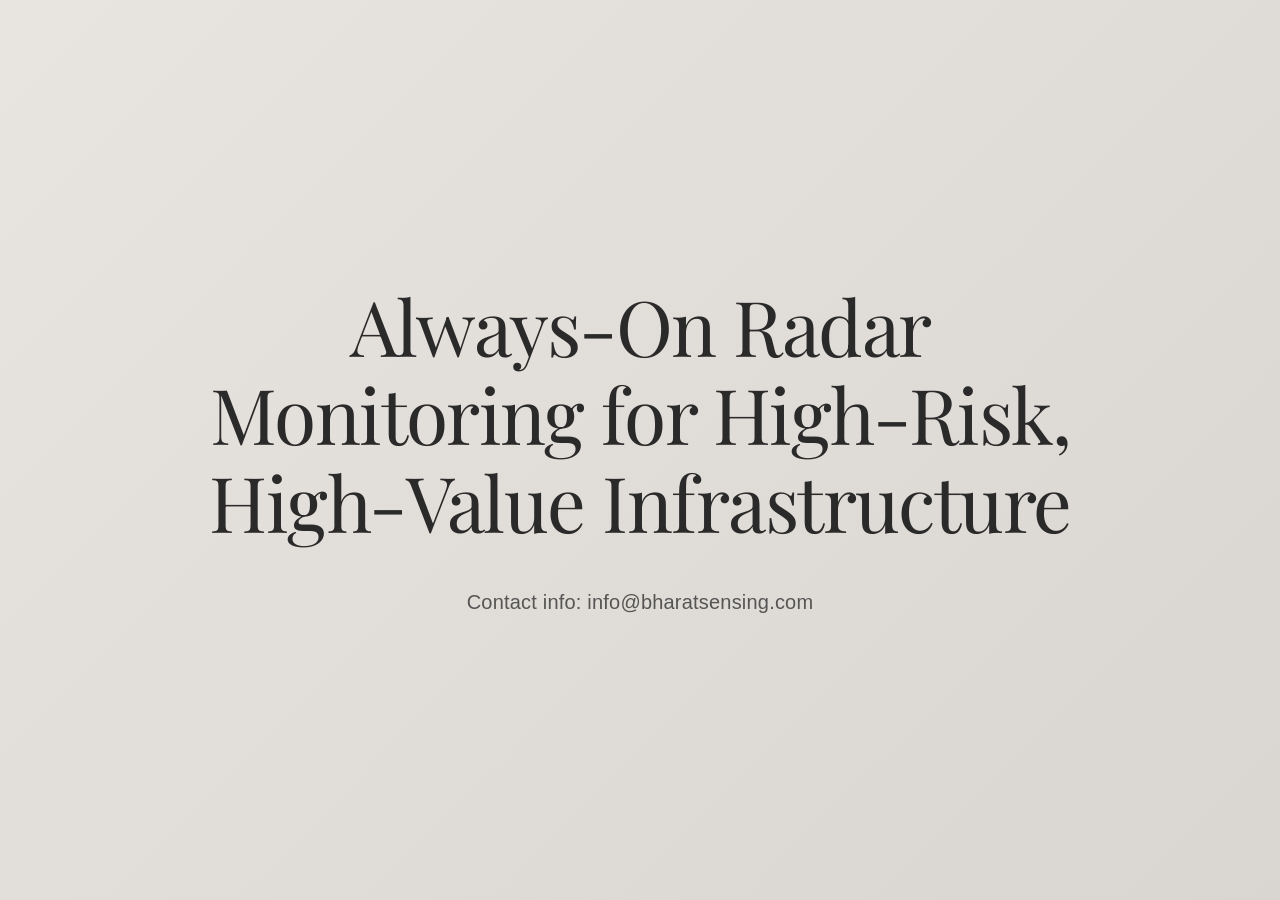
==== index.html @ 79e8031f "set correct icon/title" ====
<!DOCTYPE html>
<html lang="en">
<head>
    <meta charset="UTF-8">
    <meta name="viewport" content="width=device-width, initial-scale=1.0">
    <title>Bharat Sensing</title>
    <link rel="icon" type="image/png" href="icons/sharingan.png">
    <link rel="stylesheet" href="styles.css">
    <link rel="preconnect" href="https://fonts.googleapis.com">
    <link rel="preconnect" href="https://fonts.gstatic.com" crossorigin>
    <link href="https://fonts.googleapis.com/css2?family=Playfair+Display:wght@400;500;600;700&display=swap" rel="stylesheet">
</head>
<body>
    <main class="hero">
        <div class="hero-content">
            <div class="headline-box">
                <h1>Always-On Radar Monitoring for High-Risk, High-Value Infrastructure</h1>
            </div>
            <p class="tagline">
                Contact info: info@bharatsensing.com<br>
            </p>
        </div>
    </main>
</body>
</html>
---- styles.css ----
* {
    margin: 0;
    padding: 0;
    box-sizing: border-box;
}

body {
    font-family: 'Playfair Display', Georgia, 'Times New Roman', serif;
    background: linear-gradient(135deg, #e8e4df 0%, #d9d5d0 100%);
    min-height: 100vh;
    display: flex;
    align-items: center;
    justify-content: center;
}

.hero {
    width: 100%;
    padding: 60px 20px;
}

.hero-content {
    max-width: 1200px;
    margin: 0 auto;
    text-align: center;
}

.headline-box {
    margin-bottom: 40px;
    text-align: center;
}

h1 {
    font-size: clamp(2.5rem, 6vw, 5rem);
    font-weight: 400;
    color: #2a2a2a;
    line-height: 1.15;
    letter-spacing: -0.02em;
    max-width: 900px;
    margin: 0 auto;
}

.tagline {
    font-family: -apple-system, BlinkMacSystemFont, 'Segoe UI', Roboto, Oxygen, Ubuntu, sans-serif;
    font-size: clamp(1rem, 2vw, 1.25rem);
    font-weight: 400;
    color: #555;
    line-height: 1.7;
    letter-spacing: 0.01em;
}

/* Responsive adjustments */
@media (max-width: 768px) {
    .headline-box {
        padding: 40px 25px;
        margin-bottom: 30px;
    }

    .tagline br {
        display: none;
    }
}

@media (max-width: 480px) {
    .hero {
        padding: 40px 15px;
    }

    .headline-box {
        padding: 30px 20px;
    }
}
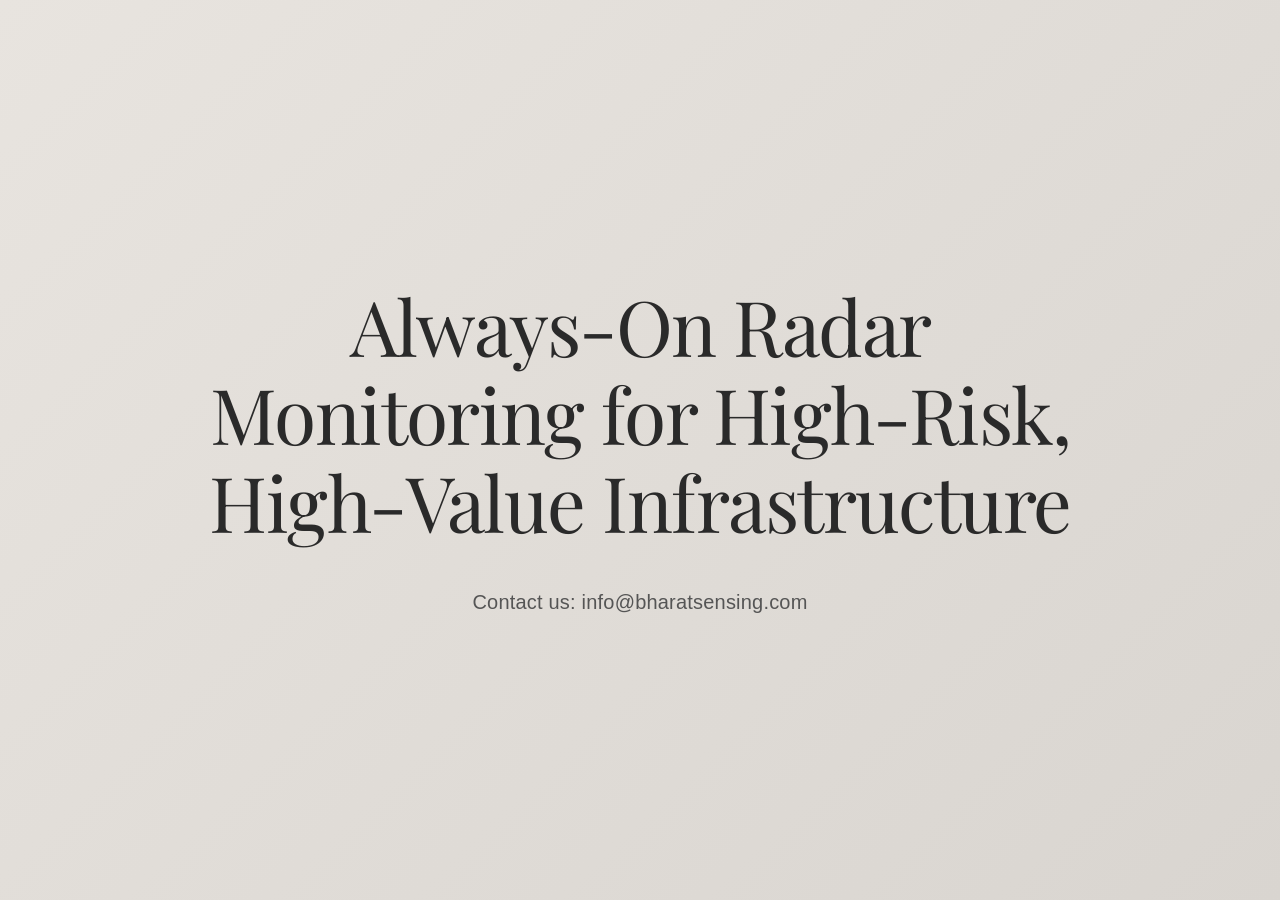
==== commit 2b2a5d5a: "contact info-> contact us" ====
--- a/index.html
+++ b/index.html
@@ -3,7 +3,7 @@
 <head>
     <meta charset="UTF-8">
     <meta name="viewport" content="width=device-width, initial-scale=1.0">
-    <title>Bharat Sensing</title>
+    <title>BharatSensing</title>
     <link rel="icon" type="image/png" href="icons/sharingan.png">
     <link rel="stylesheet" href="styles.css">
     <link rel="preconnect" href="https://fonts.googleapis.com">
@@ -17,7 +17,7 @@
                 <h1>Always-On Radar Monitoring for High-Risk, High-Value Infrastructure</h1>
             </div>
             <p class="tagline">
-                Contact info: info@bharatsensing.com<br>
+                Contact us: info@bharatsensing.com<br>
             </p>
         </div>
     </main>
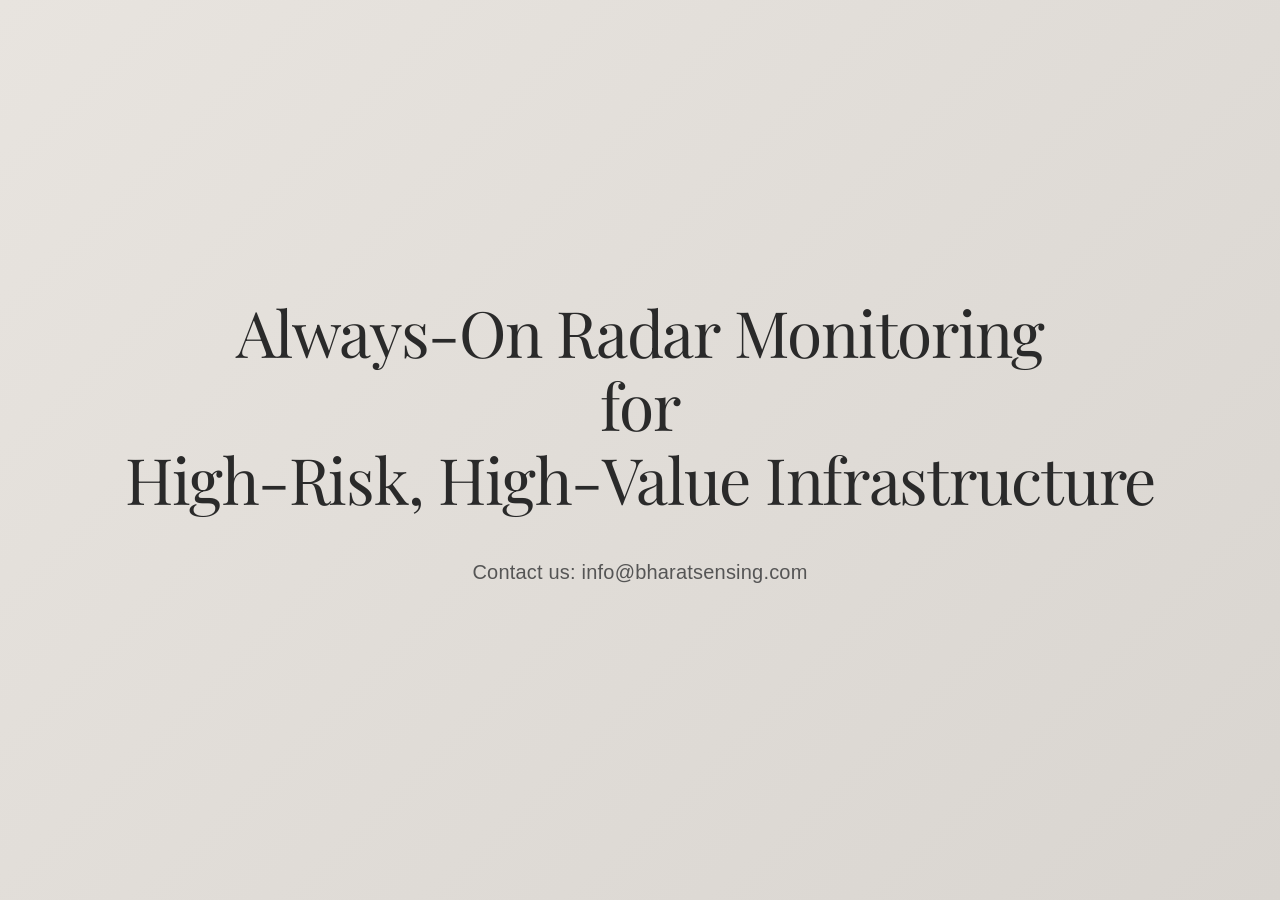
==== commit 366be817: "added mobile responsiveness" ====
--- a/index.html
+++ b/index.html
@@ -5,6 +5,7 @@
     <meta name="viewport" content="width=device-width, initial-scale=1.0">
     <title>BharatSensing</title>
     <link rel="icon" type="image/png" href="icons/sharingan.png">
+    <link href="https://cdn.jsdelivr.net/npm/bootstrap@5.3.3/dist/css/bootstrap.min.css" rel="stylesheet">
     <link rel="stylesheet" href="styles.css">
     <link rel="preconnect" href="https://fonts.googleapis.com">
     <link rel="preconnect" href="https://fonts.gstatic.com" crossorigin>
@@ -14,7 +15,10 @@
     <main class="hero">
         <div class="hero-content">
             <div class="headline-box">
-                <h1>Always-On Radar Monitoring for High-Risk, High-Value Infrastructure</h1>
+                <h1>
+                    <span class="d-none d-lg-block">Always-On Radar Monitoring<br>for<br>High-Risk, High-Value Infrastructure</span>
+                    <span class="d-lg-none">Always-On Radar Monitoring<br>for<br>High-Risk, High-Value Infrastructure</span>
+                </h1>
             </div>
             <p class="tagline">
                 Contact us: info@bharatsensing.com<br>
--- a/styles.css
+++ b/styles.css
@@ -30,13 +30,27 @@
 }
 
 h1 {
-    font-size: clamp(2.5rem, 6vw, 5rem);
     font-weight: 400;
     color: #2a2a2a;
-    line-height: 1.15;
     letter-spacing: -0.02em;
-    max-width: 900px;
+    max-width: 1200px;
     margin: 0 auto;
+}
+
+/* Desktop/Laptop: large text with line breaks */
+@media (min-width: 992px) {
+    h1 {
+        font-size: 4rem;
+        line-height: 1.15;
+    }
+}
+
+/* Mobile/Tablet: smaller text, no line breaks */
+@media (max-width: 991px) {
+    h1 {
+        font-size: 1.75rem;
+        line-height: 1.4;
+    }
 }
 
 .tagline {
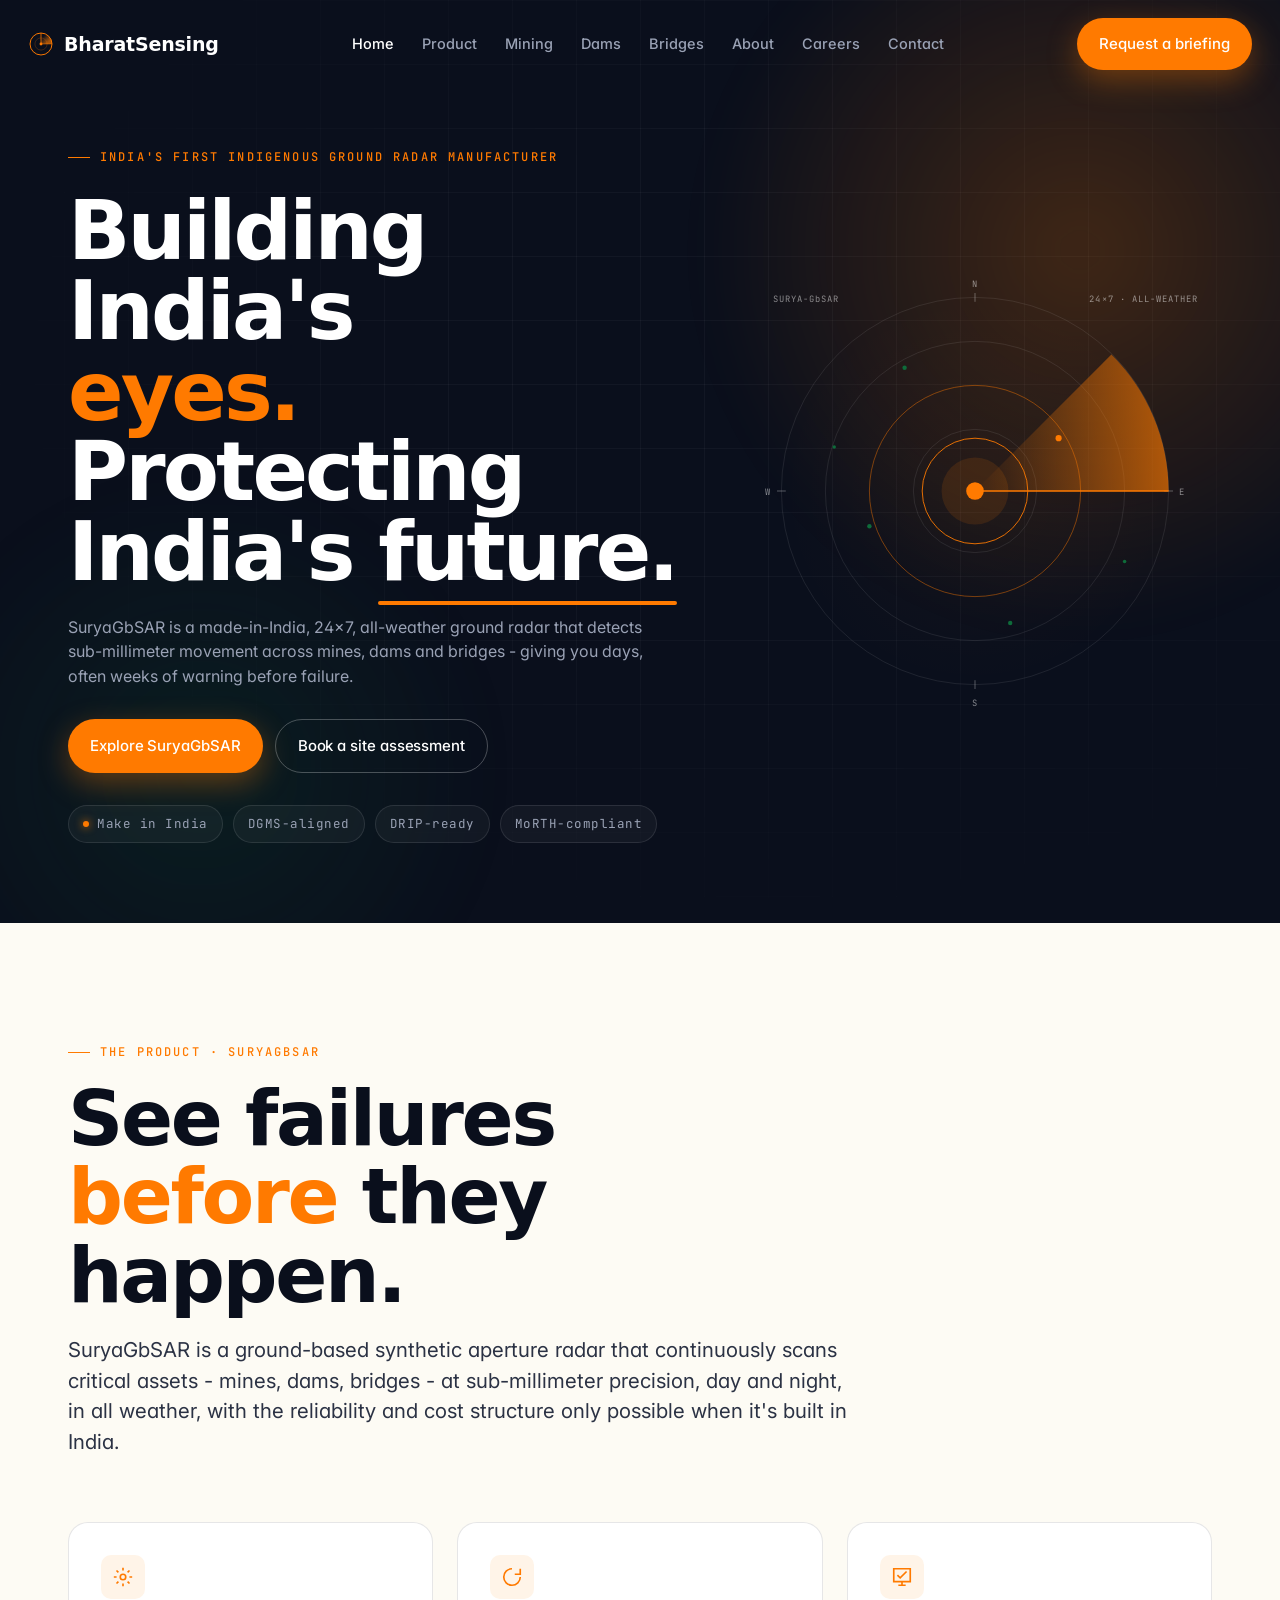
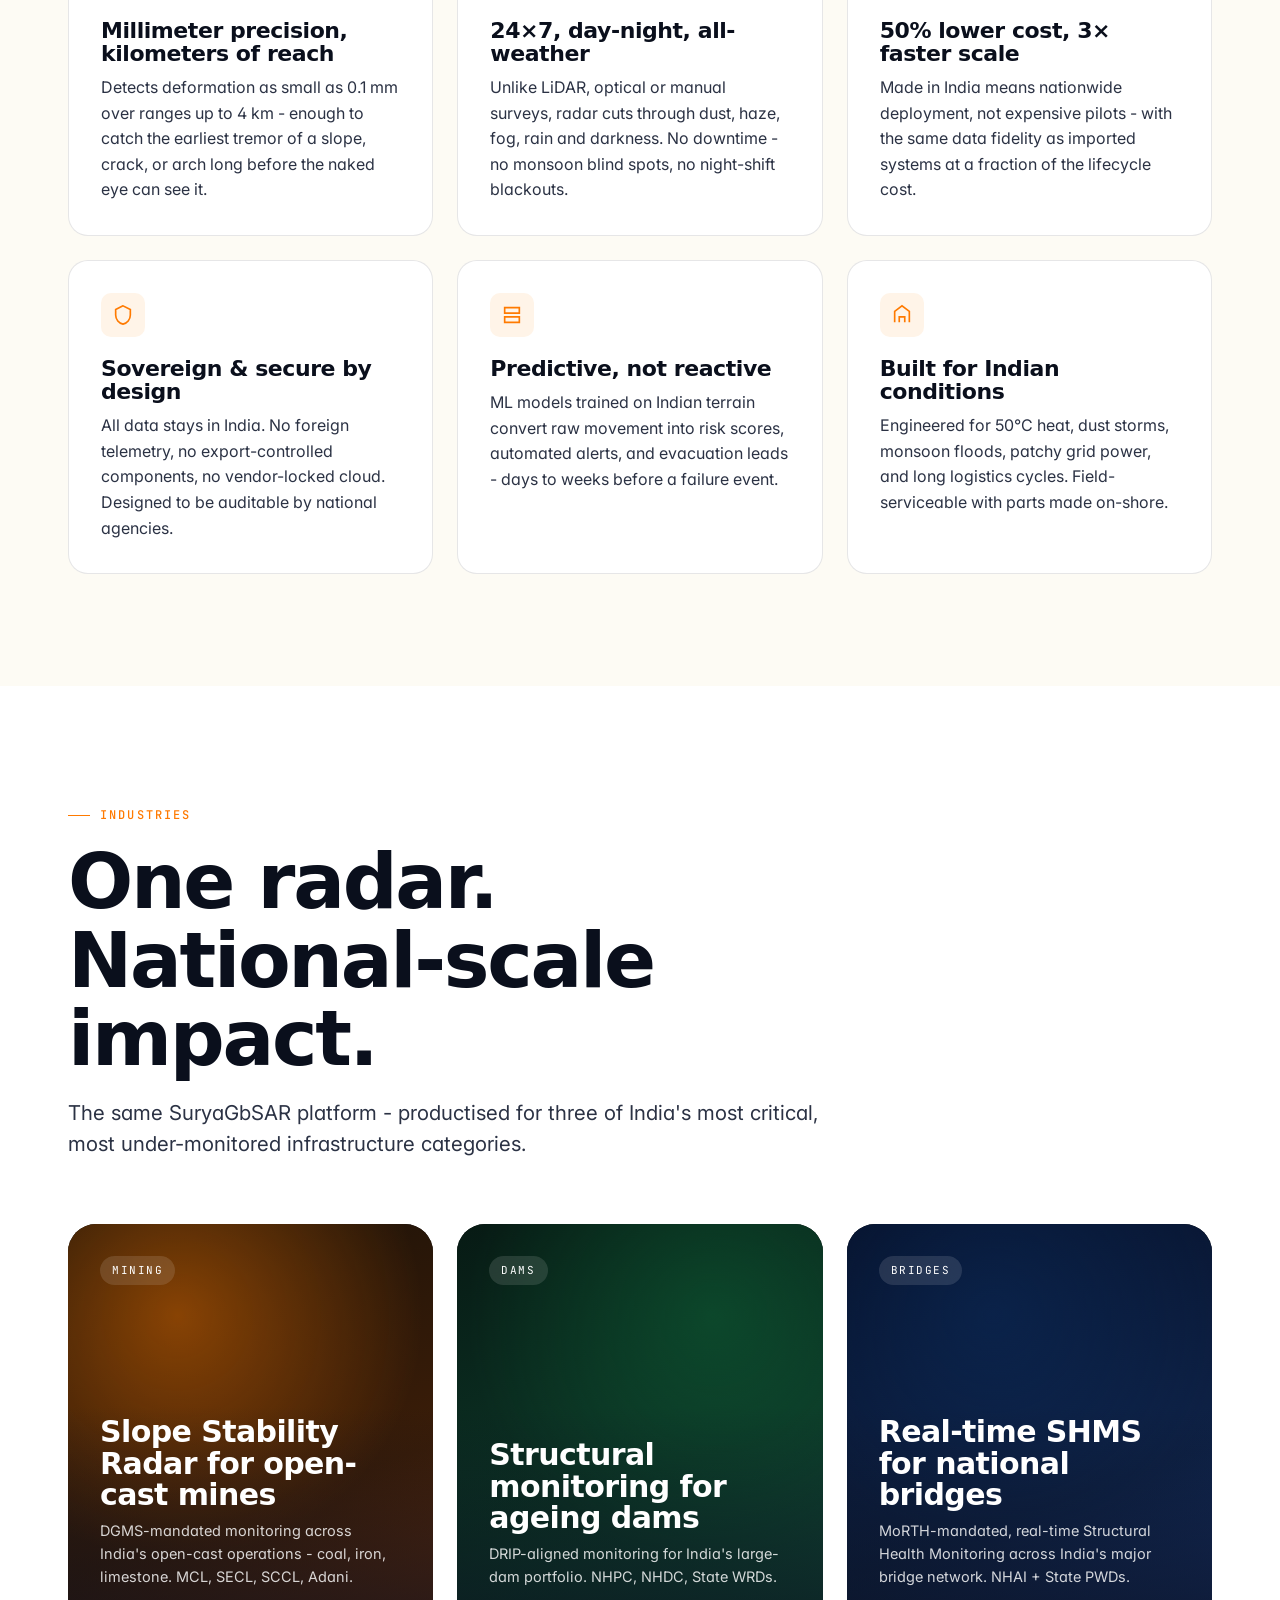
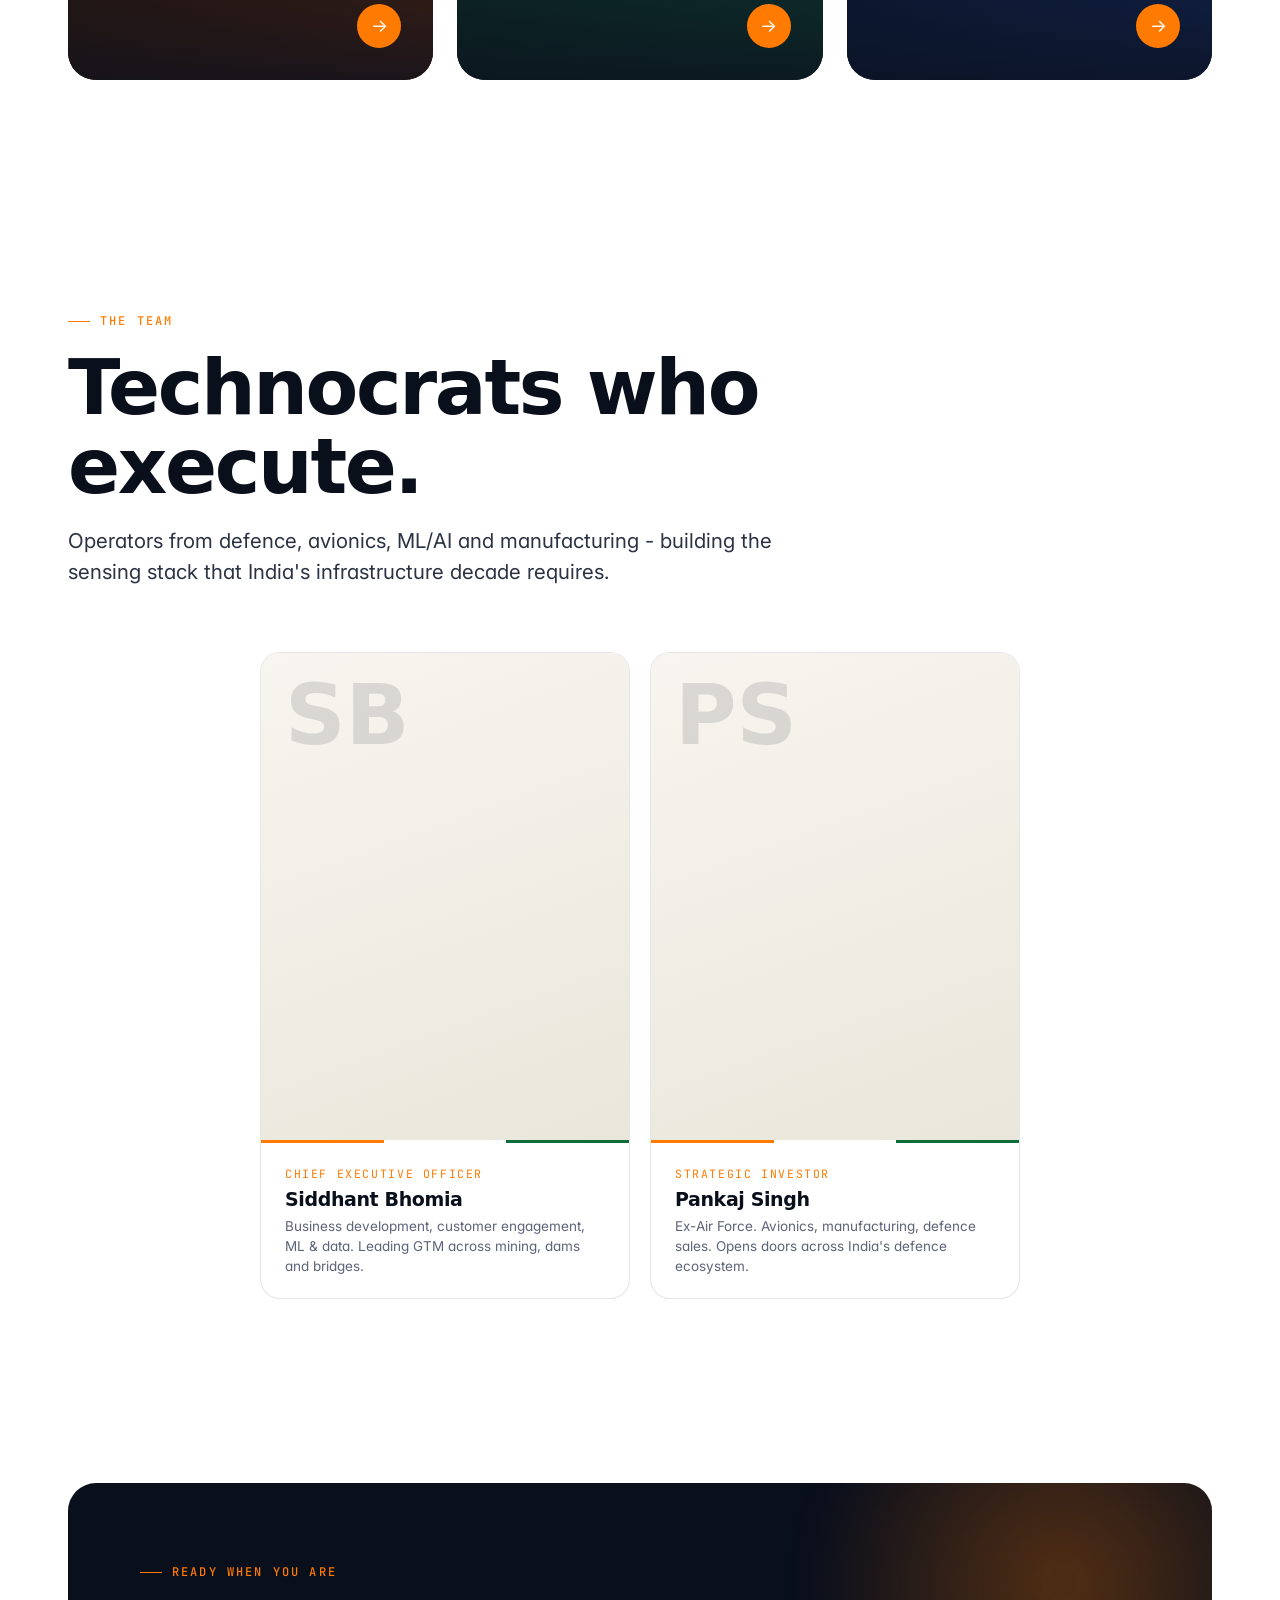
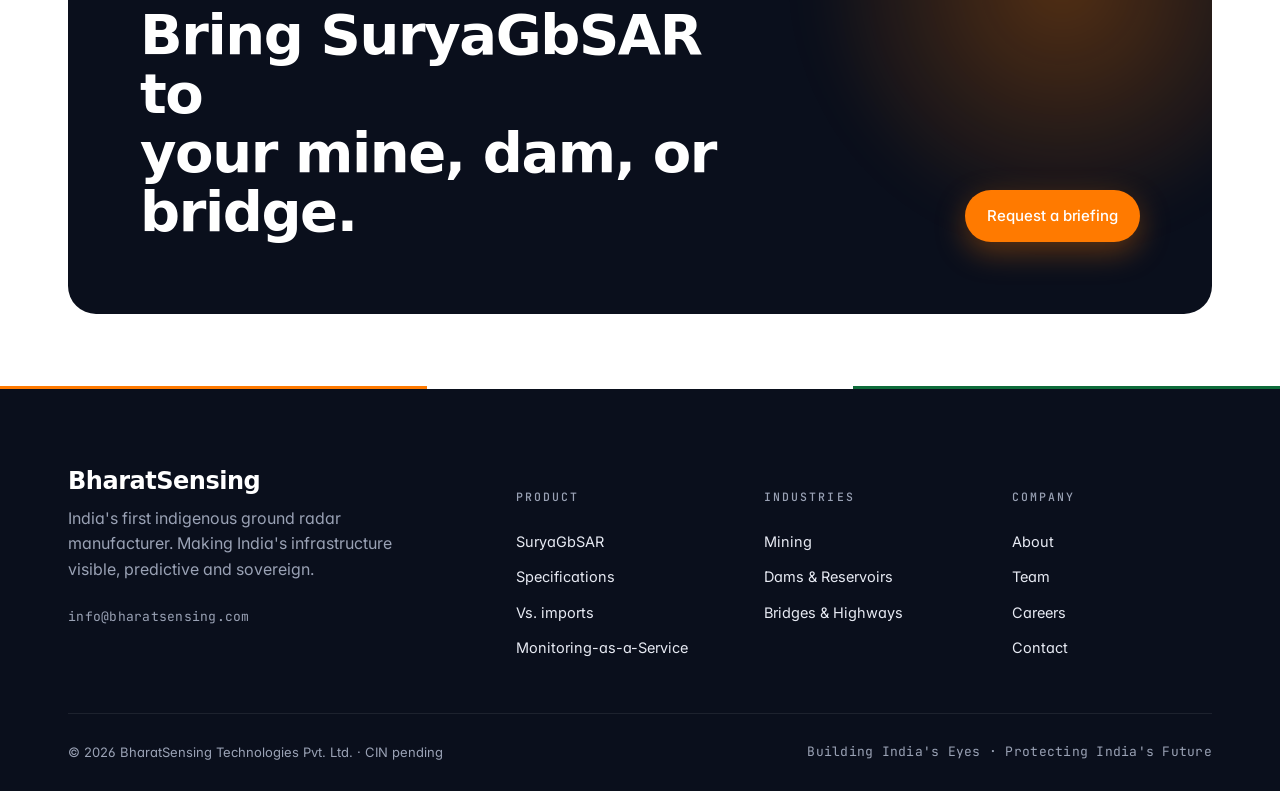
==== commit a4c24f5b: "updated landing page and contact page with new content and design. Added new pages for about, career" ====
--- a/index.html
+++ b/index.html
@@ -1,29 +1,357 @@
-<!DOCTYPE html>
+<!doctype html>
 <html lang="en">
 <head>
-    <meta charset="UTF-8">
-    <meta name="viewport" content="width=device-width, initial-scale=1.0">
-    <title>BharatSensing</title>
-    <link rel="icon" type="image/png" href="icons/sharingan.png">
-    <link href="https://cdn.jsdelivr.net/npm/bootstrap@5.3.3/dist/css/bootstrap.min.css" rel="stylesheet">
-    <link rel="stylesheet" href="styles.css">
-    <link rel="preconnect" href="https://fonts.googleapis.com">
-    <link rel="preconnect" href="https://fonts.gstatic.com" crossorigin>
-    <link href="https://fonts.googleapis.com/css2?family=Playfair+Display:wght@400;500;600;700&display=swap" rel="stylesheet">
+<meta charset="utf-8" />
+<meta name="viewport" content="width=device-width,initial-scale=1" />
+<title>BharatSensing - India's First Indigenous Ground Radar Manufacturer</title>
+<meta name="description" content="SuryaGbSAR makes India's critical infrastructure visible, predictive, and sovereign. Real-time, sub-millimeter radar monitoring for mines, dams, and bridges." />
+<meta name="theme-color" content="#0A0F1C" />
+<link rel="preconnect" href="https://fonts.googleapis.com">
+<link rel="preconnect" href="https://fonts.gstatic.com" crossorigin>
+<link rel="preconnect" href="https://api.fontshare.com" crossorigin>
+<link href="https://fonts.googleapis.com/css2?family=Inter:wght@300;400;500;600;700&family=JetBrains+Mono:wght@400;500&display=swap" rel="stylesheet">
+<link href="https://api.fontshare.com/v2/css?f[]=clash-display@500,600,700&display=swap" rel="stylesheet">
+<link rel="stylesheet" href="styles.css" />
+<link rel="icon" type="image/svg+xml" href="data:image/svg+xml;utf8,<svg xmlns='http://www.w3.org/2000/svg' viewBox='0 0 24 24'><circle cx='12' cy='12' r='10' fill='none' stroke='%23FF7A00' stroke-width='2'/><circle cx='12' cy='12' r='2' fill='%23FF7A00'/></svg>" />
 </head>
 <body>
-    <main class="hero">
-        <div class="hero-content">
-            <div class="headline-box">
-                <h1>
-                    <span class="d-none d-lg-block">Always-On Radar Monitoring<br>for<br>High-Risk, High-Value Infrastructure</span>
-                    <span class="d-lg-none">Always-On Radar Monitoring<br>for<br>High-Risk, High-Value Infrastructure</span>
-                </h1>
-            </div>
-            <p class="tagline">
-                Contact us: info@bharatsensing.com<br>
-            </p>
-        </div>
-    </main>
+
+<!-- NAV -->
+<header class="nav nav-dark">
+ <div class="nav-inner">
+ <a class="nav-logo" href="index.html" aria-label="BharatSensing home">
+ <svg class="chakra" viewBox="0 0 64 64" fill="none" aria-hidden="true">
+ <defs><linearGradient id="bs-nav-sweep" x1="50%" y1="0%" x2="100%" y2="50%"><stop offset="0%" stop-color="#FF7A00" stop-opacity="0"/><stop offset="100%" stop-color="#FF7A00" stop-opacity="0.65"/></linearGradient></defs>
+ <circle cx="32" cy="32" r="27" stroke="#FF7A00" stroke-width="2.4"/>
+ <circle cx="32" cy="32" r="15" stroke="#FF7A00" stroke-width="1.2" stroke-opacity="0.45"/>
+ <path d="M32 32 L32 5 A27 27 0 0 1 59 32 Z" fill="url(#bs-nav-sweep)"/>
+ <line x1="32" y1="32" x2="32" y2="5" stroke="#FF7A00" stroke-width="2"/>
+ <line x1="32" y1="32" x2="59" y2="32" stroke="#FF7A00" stroke-width="2" stroke-opacity="0.55"/>
+ <circle cx="32" cy="32" r="3.6" fill="#FF7A00"/>
+ </svg>
+ BharatSensing
+ </a>
+ <nav class="nav-menu" aria-label="Primary">
+ <a href="index.html" class="active">Home</a>
+ <a href="product.html">Product</a>
+ <a href="mining.html">Mining</a>
+ <a href="dams.html">Dams</a>
+ <a href="bridges.html">Bridges</a>
+ <a href="about.html">About</a>
+ <a href="careers.html">Careers</a>
+ <a href="contact.html">Contact</a>
+ </nav>
+ <div class="nav-cta">
+ <a href="contact.html" class="btn btn-primary">Request a briefing</a>
+ <button class="nav-toggle" aria-label="Toggle menu">
+ <svg width="18" height="18" viewBox="0 0 24 24" fill="none" stroke="currentColor" stroke-width="2"><line x1="3" y1="7" x2="21" y2="7"/><line x1="3" y1="12" x2="21" y2="12"/><line x1="3" y1="17" x2="21" y2="17"/></svg>
+ </button>
+ </div>
+ </div>
+</header>
+
+<!-- HERO -->
+<section class="hero">
+ <div class="hero-bg" aria-hidden="true">
+ <div class="hero-grid"></div>
+ <div class="hero-glow"></div>
+ <div class="hero-glow-2"></div>
+ </div>
+ <div class="container hero-content">
+ <div>
+ <span class="eyebrow">India's First Indigenous Ground Radar Manufacturer</span>
+ <h1 class="display-xl mt-24">
+ Building India's<br/>
+ <span class="saffron">eyes.</span> Protecting<br/>
+ India's <span class="accent-underline">future.</span>
+ </h1>
+ <p class="hero-lede">
+ SuryaGbSAR is a made-in-India, 24×7, all-weather ground radar that detects
+ sub-millimeter movement across mines, dams and bridges - giving you days,
+ often weeks of warning before failure.
+ </p>
+ <div class="hero-cta">
+ <a href="product.html" class="btn btn-primary">Explore SuryaGbSAR</a>
+ <a href="contact.html" class="btn btn-outline">Book a site assessment</a>
+ </div>
+ <div class="hero-badges" aria-label="Credentials">
+ <span class="hero-badge"><span class="dot"></span>Make in India</span>
+ <span class="hero-badge">DGMS-aligned</span>
+ <span class="hero-badge">DRIP-ready</span>
+ <span class="hero-badge">MoRTH-compliant</span>
+ </div>
+ </div>
+ <div class="chakra-radar" aria-hidden="true">
+ <svg viewBox="-250 -250 500 500">
+ <defs>
+ <linearGradient id="sweep" x1="0" x2="1" y1="0" y2="0">
+ <stop offset="0" stop-color="#FF7A00" stop-opacity="0"/>
+ <stop offset="1" stop-color="#FF7A00" stop-opacity="0.65"/>
+ </linearGradient>
+ <radialGradient id="grain" cx="50%" cy="50%" r="50%">
+ <stop offset="0" stop-color="#FF7A00" stop-opacity="0.04"/>
+ <stop offset="1" stop-color="#FF7A00" stop-opacity="0"/>
+ </radialGradient>
+ </defs>
+ <!-- atmospheric core glow -->
+ <circle r="220" fill="url(#grain)"/>
+ <!-- concentric rings only (no spokes) -->
+ <circle class="ring" r="220"/>
+ <circle class="ring" r="170"/>
+ <circle class="ring ring-accent" r="120"/>
+ <circle class="ring" r="70"/>
+ <!-- range tick marks at 12, 3, 6, 9 only -->
+ <g stroke="rgba(255,255,255,0.35)" stroke-width="1">
+ <line x1="0" y1="-225" x2="0" y2="-215"/>
+ <line x1="225" y1="0" x2="215" y2="0"/>
+ <line x1="0" y1="225" x2="0" y2="215"/>
+ <line x1="-225" y1="0" x2="-215" y2="0"/>
+ </g>
+ <!-- pulse ring -->
+ <circle class="chakra-pulse" r="60" fill="none" stroke="#FF7A00" stroke-width="1"/>
+ <!-- rotating sweep cone -->
+ <g class="chakra-sweep-inplace">
+ <path d="M0,0 L220,0 A220,220 0 0 0 155,-155 Z" fill="url(#sweep)"/>
+ <line x1="0" y1="0" x2="220" y2="0" stroke="#FF7A00" stroke-width="1.5"/>
+ </g>
+ <!-- detection targets (movement points) -->
+ <circle cx="95" cy="-60" r="3.5" fill="#FF7A00"/>
+ <circle cx="-120" cy="40" r="2.5" fill="#0E6B3A"/>
+ <circle cx="40" cy="150" r="2.5" fill="#0E6B3A"/>
+ <circle cx="-80" cy="-140" r="2.5" fill="#0E6B3A"/>
+ <circle cx="170" cy="80" r="2" fill="#0E6B3A"/>
+ <circle cx="-160" cy="-50" r="2" fill="#0E6B3A"/>
+ <!-- core -->
+ <circle class="core-halo" r="38"/>
+ <circle class="core" r="10"/>
+ <!-- labels -->
+ <text class="label" x="0" y="-232" text-anchor="middle">N</text>
+ <text class="label" x="232" y="4" text-anchor="start">E</text>
+ <text class="label" x="0" y="244" text-anchor="middle">S</text>
+ <text class="label" x="-232" y="4" text-anchor="end">W</text>
+ <text class="label" x="130" y="-215">24×7 · ALL-WEATHER</text>
+ <text class="label" x="-230" y="-215">SURYA-GbSAR</text>
+ </svg>
+ </div>
+ </div>
+</section>
+
+<!-- THE SOLUTION / PRODUCT -->
+<section class="section section-cream" id="solution">
+ <div class="container">
+ <div class="section-header reveal">
+ <span class="eyebrow">The Product · SuryaGbSAR</span>
+ <h2 class="display-lg">See failures <em style="font-style:normal;color:var(--saffron)">before</em> they happen.</h2>
+ <p class="lede">
+ SuryaGbSAR is a ground-based synthetic aperture radar that continuously scans critical
+ assets - mines, dams, bridges - at sub-millimeter precision, day and night, in all
+ weather, with the reliability and cost structure only possible when it's built in India.
+ </p>
+ </div>
+
+ <div class="grid grid-3 reveal">
+ <article class="card">
+ <div class="card-icon">
+ <svg width="22" height="22" viewBox="0 0 24 24" fill="none" stroke="currentColor" stroke-width="1.8"><circle cx="12" cy="12" r="3"/><path d="M12 2v3M12 19v3M2 12h3M19 12h3M4.9 4.9l2.1 2.1M17 17l2.1 2.1M4.9 19.1L7 17M17 7l2.1-2.1"/></svg>
+ </div>
+ <h3>Millimeter precision, kilometers of reach</h3>
+ <p>Detects deformation as small as 0.1 mm over ranges up to 4 km - enough to catch the
+ earliest tremor of a slope, crack, or arch long before the naked eye can see it.</p>
+ </article>
+ <article class="card">
+ <div class="card-icon">
+ <svg width="22" height="22" viewBox="0 0 24 24" fill="none" stroke="currentColor" stroke-width="1.8"><path d="M21 12a9 9 0 1 1-9-9"/><path d="M21 3v6h-6"/></svg>
+ </div>
+ <h3>24×7, day-night, all-weather</h3>
+ <p>Unlike LiDAR, optical or manual surveys, radar cuts through dust, haze, fog, rain and
+ darkness. No downtime - no monsoon blind spots, no night-shift blackouts.</p>
+ </article>
+ <article class="card">
+ <div class="card-icon">
+ <svg width="22" height="22" viewBox="0 0 24 24" fill="none" stroke="currentColor" stroke-width="1.8"><path d="M3 3h18v14H3z"/><path d="M8 21h8M12 17v4"/><path d="M7 10l3 3 7-7"/></svg>
+ </div>
+ <h3>50% lower cost, 3× faster scale</h3>
+ <p>Made in India means nationwide deployment, not expensive pilots - with the same
+ data fidelity as imported systems at a fraction of the lifecycle cost.</p>
+ </article>
+ <article class="card">
+ <div class="card-icon">
+ <svg width="22" height="22" viewBox="0 0 24 24" fill="none" stroke="currentColor" stroke-width="1.8"><path d="M12 2L4 6v6c0 5 3.5 9 8 10 4.5-1 8-5 8-10V6z"/></svg>
+ </div>
+ <h3>Sovereign & secure by design</h3>
+ <p>All data stays in India. No foreign telemetry, no export-controlled components,
+ no vendor-locked cloud. Designed to be auditable by national agencies.</p>
+ </article>
+ <article class="card">
+ <div class="card-icon">
+ <svg width="22" height="22" viewBox="0 0 24 24" fill="none" stroke="currentColor" stroke-width="1.8"><path d="M4 4h16v6H4zM4 14h16v6H4z"/><path d="M8 7h.01M8 17h.01"/></svg>
+ </div>
+ <h3>Predictive, not reactive</h3>
+ <p>ML models trained on Indian terrain convert raw movement into risk scores, automated
+ alerts, and evacuation leads - days to weeks before a failure event.</p>
+ </article>
+ <article class="card">
+ <div class="card-icon">
+ <svg width="22" height="22" viewBox="0 0 24 24" fill="none" stroke="currentColor" stroke-width="1.8"><path d="M4 20V8l8-6 8 6v12"/><path d="M9 20v-6h6v6"/></svg>
+ </div>
+ <h3>Built for Indian conditions</h3>
+ <p>Engineered for 50°C heat, dust storms, monsoon floods, patchy grid power, and
+ long logistics cycles. Field-serviceable with parts made on-shore.</p>
+ </article>
+ </div>
+
+ </div>
+</section>
+
+<!-- INDUSTRIES -->
+<section class="section">
+ <div class="container">
+ <div class="section-header reveal">
+ <span class="eyebrow">Industries</span>
+ <h2 class="display-lg">One radar.<br/>National-scale impact.</h2>
+ <p class="lede">
+ The same SuryaGbSAR platform - productised for three of India's most critical,
+ most under-monitored infrastructure categories.
+ </p>
+ </div>
+
+ <div class="grid grid-3 reveal">
+ <a href="mining.html" class="industry-card">
+ <div class="bg" style="background:
+ radial-gradient(circle at 30% 20%, rgba(255,122,0,0.45), transparent 55%),
+ linear-gradient(160deg,#1A1108 0%,#3B1D08 60%,#7A3511 100%);"></div>
+ <div class="body">
+ <span class="tag">Mining</span>
+ <div>
+ <h3>Slope Stability Radar for open-cast mines</h3>
+ <p>DGMS-mandated monitoring across India's open-cast operations - coal, iron, limestone. MCL, SECL, SCCL, Adani.</p>
+ <div style="display:flex;justify-content:flex-end;align-items:flex-end">
+ <span class="arrow">→</span>
+ </div>
+ </div>
+ </div>
+ </a>
+ <a href="dams.html" class="industry-card">
+ <div class="bg" style="background:
+ radial-gradient(circle at 70% 20%, rgba(14,107,58,0.45), transparent 55%),
+ linear-gradient(160deg,#071A14 0%,#0C3526 55%,#155943 100%);"></div>
+ <div class="body">
+ <span class="tag">Dams</span>
+ <div>
+ <h3>Structural monitoring for ageing dams</h3>
+ <p>DRIP-aligned monitoring for India's large-dam portfolio. NHPC, NHDC, State WRDs.</p>
+ <div style="display:flex;justify-content:flex-end;align-items:flex-end">
+ <span class="arrow">→</span>
+ </div>
+ </div>
+ </div>
+ </a>
+ <a href="bridges.html" class="industry-card">
+ <div class="bg" style="background:
+ radial-gradient(circle at 40% 20%, rgba(11,44,92,0.5), transparent 55%),
+ linear-gradient(160deg,#06112A 0%,#0E2247 60%,#1B3A7E 100%);"></div>
+ <div class="body">
+ <span class="tag">Bridges</span>
+ <div>
+ <h3>Real-time SHMS for national bridges</h3>
+ <p>MoRTH-mandated, real-time Structural Health Monitoring across India's major bridge network. NHAI + State PWDs.</p>
+ <div style="display:flex;justify-content:flex-end;align-items:flex-end">
+ <span class="arrow">→</span>
+ </div>
+ </div>
+ </div>
+ </a>
+ </div>
+ </div>
+</section>
+
+<!-- TEAM -->
+<section class="section">
+ <div class="container">
+ <div class="section-header reveal">
+ <span class="eyebrow">The Team</span>
+ <h2 class="display-lg">Technocrats who execute.</h2>
+ <p class="lede">Operators from defence, avionics, ML/AI and manufacturing - building the
+ sensing stack that India's infrastructure decade requires.</p>
+ </div>
+ <div class="team-grid reveal" style="grid-template-columns:repeat(2,1fr);max-width:760px;margin:0 auto">
+ <div class="team-card">
+ <div class="portrait"><span class="initials">SB</span><div class="tricolor"><span></span><span></span><span></span></div></div>
+ <div class="meta">
+ <div class="role">Chief Executive Officer</div>
+ <h4>Siddhant Bhomia</h4>
+ <p>Business development, customer engagement, ML &amp; data. Leading GTM across mining, dams and bridges.</p>
+ </div>
+ </div>
+ <div class="team-card">
+ <div class="portrait"><span class="initials">PS</span><div class="tricolor"><span></span><span></span><span></span></div></div>
+ <div class="meta">
+ <div class="role">Strategic Investor</div>
+ <h4>Pankaj Singh</h4>
+ <p>Ex-Air Force. Avionics, manufacturing, defence sales. Opens doors across India's defence ecosystem.</p>
+ </div>
+ </div>
+ </div>
+ </div>
+</section>
+
+<!-- CTA -->
+<section class="section-tight">
+ <div class="container">
+ <div class="cta-band reveal">
+ <div class="glow" aria-hidden="true"></div>
+ <div class="row">
+ <div>
+ <span class="eyebrow">Ready when you are</span>
+ <h2 class="display-md mt-24">Bring SuryaGbSAR to<br/>your mine, dam, or bridge.</h2>
+ </div>
+ <div class="actions">
+ <a href="contact.html" class="btn btn-primary">Request a briefing</a>
+ 
+ </div>
+ </div>
+ </div>
+ </div>
+</section>
+
+<!-- FOOTER -->
+<div class="tricolor"><span></span><span></span><span></span></div>
+<footer>
+ <div class="container">
+ <div class="footer-grid">
+ <div class="footer-brand">
+ <h3>BharatSensing</h3>
+ <p>India's first indigenous ground radar manufacturer. Making India's infrastructure visible, predictive and sovereign.</p>
+ <p class="mono small mt-24" style="color:var(--fg-on-dark-muted)">info@bharatsensing.com</p>
+ </div>
+ <div class="footer-col">
+ <h5>Product</h5>
+ <a href="product.html">SuryaGbSAR</a>
+ <a href="product.html#specs">Specifications</a>
+ <a href="product.html#compare">Vs. imports</a>
+ <a href="product.html#maas">Monitoring-as-a-Service</a>
+ </div>
+ <div class="footer-col">
+ <h5>Industries</h5>
+ <a href="mining.html">Mining</a>
+ <a href="dams.html">Dams &amp; Reservoirs</a>
+ <a href="bridges.html">Bridges &amp; Highways</a>
+ </div>
+ <div class="footer-col">
+ <h5>Company</h5>
+ <a href="about.html">About</a>
+ <a href="about.html#team">Team</a>
+ <a href="careers.html">Careers</a>
+ <a href="contact.html">Contact</a>
+ </div>
+ </div>
+ <div class="footer-bottom">
+ <span>© <span id="year">2026</span> BharatSensing Technologies Pvt. Ltd. · CIN pending</span>
+ <span class="mono">Building India's Eyes · Protecting India's Future</span>
+ </div>
+ </div>
+</footer>
+
+<script src="app.js"></script>
 </body>
 </html>
--- a/styles.css
+++ b/styles.css
@@ -1,85 +1,384 @@
-* {
-    margin: 0;
-    padding: 0;
-    box-sizing: border-box;
-}
-
-body {
-    font-family: 'Playfair Display', Georgia, 'Times New Roman', serif;
-    background: linear-gradient(135deg, #e8e4df 0%, #d9d5d0 100%);
-    min-height: 100vh;
-    display: flex;
-    align-items: center;
-    justify-content: center;
-}
-
-.hero {
-    width: 100%;
-    padding: 60px 20px;
-}
-
-.hero-content {
-    max-width: 1200px;
-    margin: 0 auto;
-    text-align: center;
-}
-
-.headline-box {
-    margin-bottom: 40px;
-    text-align: center;
-}
-
-h1 {
-    font-weight: 400;
-    color: #2a2a2a;
-    letter-spacing: -0.02em;
-    max-width: 1200px;
-    margin: 0 auto;
-}
-
-/* Desktop/Laptop: large text with line breaks */
-@media (min-width: 992px) {
-    h1 {
-        font-size: 4rem;
-        line-height: 1.15;
-    }
-}
-
-/* Mobile/Tablet: smaller text, no line breaks */
-@media (max-width: 991px) {
-    h1 {
-        font-size: 1.75rem;
-        line-height: 1.4;
-    }
-}
-
-.tagline {
-    font-family: -apple-system, BlinkMacSystemFont, 'Segoe UI', Roboto, Oxygen, Ubuntu, sans-serif;
-    font-size: clamp(1rem, 2vw, 1.25rem);
-    font-weight: 400;
-    color: #555;
-    line-height: 1.7;
-    letter-spacing: 0.01em;
-}
-
-/* Responsive adjustments */
-@media (max-width: 768px) {
-    .headline-box {
-        padding: 40px 25px;
-        margin-bottom: 30px;
-    }
-
-    .tagline br {
-        display: none;
-    }
-}
-
-@media (max-width: 480px) {
-    .hero {
-        padding: 40px 15px;
-    }
-
-    .headline-box {
-        padding: 30px 20px;
-    }
-}
+/* =========================================================
+   BharatSensing — Design System
+   Palette: Bold Make-in-India (Saffron / White / Green)
+   anchored on deep navy ink for gravitas and tech credibility
+   ========================================================= */
+
+:root {
+  /* Core ink & paper */
+  --ink:        #0A0F1C;
+  --ink-2:      #111A2E;
+  --ink-3:      #1A2540;
+  --line:       rgba(255,255,255,0.08);
+  --line-dark:  rgba(10,15,28,0.10);
+  --paper:      #FFFFFF;
+  --bone:       #F7F5EF;
+  --cream:      #FDFBF4;
+
+  /* Tricolor */
+  --saffron:      #FF7A00;
+  --saffron-600:  #E86A00;
+  --saffron-200:  #FFD9B3;
+  --saffron-50:   #FFF4E8;
+  --india-green:  #0E6B3A;
+  --india-green-600: #0A5B31;
+  --india-green-50: #E8F3EC;
+  --chakra-navy:  #0B2C5C;
+
+  /* Text */
+  --fg:         #0A0F1C;
+  --fg-2:       #2B3244;
+  --fg-muted:   #5D6478;
+  --fg-on-dark: #E7EAF3;
+  --fg-on-dark-muted: #9AA2B5;
+
+  /* Motion */
+  --ease: cubic-bezier(0.2, 0.8, 0.2, 1);
+  --dur-1: 180ms;
+  --dur-2: 420ms;
+  --dur-3: 900ms;
+
+  /* Radii & shadow */
+  --r-sm: 6px;
+  --r-md: 12px;
+  --r-lg: 20px;
+  --r-xl: 28px;
+  --shadow-sm: 0 1px 2px rgba(10,15,28,0.06);
+  --shadow-md: 0 8px 30px rgba(10,15,28,0.08);
+  --shadow-lg: 0 24px 60px rgba(10,15,28,0.14);
+
+  /* Type */
+  --font-display: "Clash Display", "Space Grotesk", ui-sans-serif, system-ui, sans-serif;
+  --font-body: "Inter", ui-sans-serif, system-ui, -apple-system, "Segoe UI", Roboto, sans-serif;
+  --font-mono: "JetBrains Mono", ui-monospace, SFMono-Regular, Menlo, monospace;
+}
+
+/* ---------- Reset ---------- */
+*,*::before,*::after{box-sizing:border-box}
+html{scroll-behavior:smooth;-webkit-text-size-adjust:100%}
+body{margin:0;background:var(--paper);color:var(--fg);
+  font-family:var(--font-body);font-size:16px;line-height:1.6;
+  -webkit-font-smoothing:antialiased;text-rendering:optimizeLegibility;
+  font-feature-settings:"ss01","cv11","cv03";}
+img,svg{display:block;max-width:100%}
+a{color:inherit;text-decoration:none}
+button{font:inherit;cursor:pointer;border:0;background:none;color:inherit}
+h1,h2,h3,h4{font-family:var(--font-display);font-weight:600;letter-spacing:-0.02em;line-height:1.05;margin:0}
+p{margin:0}
+::selection{background:var(--saffron);color:#fff}
+
+/* ---------- Layout primitives ---------- */
+.container{max-width:1200px;margin:0 auto;padding:0 28px}
+.container-wide{max-width:1360px;margin:0 auto;padding:0 28px}
+.section{padding:112px 0}
+.section-tight{padding:72px 0}
+.section-dark{background:var(--ink);color:var(--fg-on-dark)}
+.section-dark h1,.section-dark h2,.section-dark h3,.section-dark h4{color:#fff}
+.section-dark p{color:var(--fg-on-dark-muted)}
+.section-cream{background:var(--cream)}
+.section-bone{background:var(--bone)}
+
+.grid{display:grid;gap:24px}
+.grid-2{grid-template-columns:repeat(2,1fr)}
+.grid-3{grid-template-columns:repeat(3,1fr)}
+.grid-4{grid-template-columns:repeat(4,1fr)}
+@media (max-width:960px){
+  .grid-2,.grid-3,.grid-4{grid-template-columns:1fr}
+  .section{padding:80px 0}
+}
+
+/* ---------- Type scale ---------- */
+.display-xl{font-family:var(--font-display);font-weight:600;font-size:clamp(48px,8vw,112px);line-height:0.98;letter-spacing:-0.035em}
+.display-lg{font-family:var(--font-display);font-weight:600;font-size:clamp(40px,6vw,80px);line-height:1.02;letter-spacing:-0.03em}
+.display-md{font-family:var(--font-display);font-weight:600;font-size:clamp(32px,4.6vw,56px);line-height:1.05;letter-spacing:-0.025em}
+.display-sm{font-family:var(--font-display);font-weight:600;font-size:clamp(26px,3vw,40px);line-height:1.1;letter-spacing:-0.02em}
+.lede{font-size:clamp(18px,1.6vw,22px);line-height:1.5;color:var(--fg-2);max-width:62ch}
+.section-dark .lede{color:var(--fg-on-dark-muted)}
+.eyebrow{display:inline-flex;align-items:center;gap:10px;font-family:var(--font-mono);font-size:12px;letter-spacing:0.18em;text-transform:uppercase;color:var(--saffron);font-weight:500}
+.eyebrow::before{content:"";width:22px;height:1px;background:var(--saffron)}
+.section-dark .eyebrow{color:var(--saffron-200)}
+.section-dark .eyebrow::before{background:var(--saffron-200)}
+.mono{font-family:var(--font-mono);letter-spacing:0.02em}
+.small{font-size:13px;color:var(--fg-muted)}
+
+/* ---------- Buttons ---------- */
+.btn{display:inline-flex;align-items:center;gap:10px;padding:14px 22px;border-radius:999px;font-weight:500;
+  font-size:15px;letter-spacing:-0.005em;transition:transform var(--dur-1) var(--ease),background var(--dur-1),box-shadow var(--dur-1);white-space:nowrap}
+.btn:hover{transform:translateY(-1px)}
+.btn-primary{background:var(--saffron);color:#fff;box-shadow:0 10px 30px rgba(255,122,0,0.35)}
+.btn-primary:hover{background:var(--saffron-600)}
+.btn-secondary{background:var(--ink);color:#fff}
+.btn-secondary:hover{background:#000}
+.btn-outline{border:1px solid rgba(10,15,28,0.18);color:var(--ink)}
+.btn-outline:hover{background:var(--ink);color:#fff;border-color:var(--ink)}
+.section-dark .btn-outline,
+.hero .btn-outline,
+.page-hero .btn-outline,
+.cta-band .btn-outline{border-color:rgba(255,255,255,0.26);color:#fff}
+.section-dark .btn-outline:hover,
+.hero .btn-outline:hover,
+.page-hero .btn-outline:hover,
+.cta-band .btn-outline:hover{background:#fff;color:var(--ink);border-color:#fff}
+.btn-ghost{color:var(--fg);padding:10px 0}
+.btn-ghost::after{content:"→";margin-left:8px;transition:transform var(--dur-1)}
+.btn-ghost:hover::after{transform:translateX(4px)}
+
+/* ---------- Navigation ---------- */
+.nav{position:fixed;top:0;left:0;right:0;z-index:50;
+  transition:background var(--dur-2) var(--ease),border-color var(--dur-2),backdrop-filter var(--dur-2);
+  border-bottom:1px solid transparent}
+.nav-inner{display:flex;align-items:center;justify-content:space-between;padding:18px 28px;max-width:1360px;margin:0 auto}
+.nav.scrolled{background:rgba(255,255,255,0.85);backdrop-filter:saturate(180%) blur(14px);border-bottom-color:var(--line-dark)}
+.nav.scrolled.nav-dark{background:rgba(10,15,28,0.78);border-bottom-color:rgba(255,255,255,0.06)}
+.nav-logo{display:flex;align-items:center;gap:10px;font-family:var(--font-display);font-weight:600;font-size:19px;letter-spacing:-0.01em;color:var(--ink)}
+.nav-dark .nav-logo{color:#fff}
+.nav-logo .chakra{width:26px;height:26px}
+.nav-menu{display:flex;align-items:center;gap:28px}
+.nav-menu a{font-size:14.5px;color:var(--fg-2);font-weight:500;position:relative;padding:6px 0}
+.nav-menu a:hover{color:var(--saffron)}
+.nav-menu a.active{color:var(--saffron)}
+.nav-dark .nav-menu a{color:var(--fg-on-dark-muted)}
+.nav-dark .nav-menu a:hover,.nav-dark .nav-menu a.active{color:#fff}
+.nav-cta{display:flex;align-items:center;gap:12px}
+.nav-toggle{display:none}
+@media (max-width:900px){
+  .nav-menu{display:none}
+  .nav-cta .btn{padding:10px 16px;font-size:13px}
+  .nav-toggle{display:inline-flex;margin-left:6px;padding:10px;border-radius:8px;border:1px solid var(--line-dark)}
+  .nav-dark .nav-toggle{border-color:rgba(255,255,255,0.15)}
+  .nav-menu.open{display:flex;flex-direction:column;position:absolute;top:100%;left:0;right:0;background:#fff;padding:20px 28px;gap:16px;border-bottom:1px solid var(--line-dark);align-items:flex-start}
+}
+
+/* ---------- Tricolor ribbon ---------- */
+.tricolor{height:3px;display:flex}
+.tricolor span{flex:1}
+.tricolor span:nth-child(1){background:var(--saffron)}
+.tricolor span:nth-child(2){background:#fff}
+.tricolor span:nth-child(3){background:var(--india-green)}
+.tricolor-thin{height:2px}
+
+/* ---------- Hero ---------- */
+.hero{position:relative;background:var(--ink);color:#fff;overflow:hidden;isolation:isolate;padding:120px 0 64px;min-height:100svh;display:flex;align-items:center}
+@media (min-height:900px){.hero{padding:140px 0 80px}}
+.hero-bg{position:absolute;inset:0;z-index:-1;overflow:hidden}
+.hero-grid{position:absolute;inset:0;
+  background-image:
+    linear-gradient(rgba(255,255,255,0.035) 1px,transparent 1px),
+    linear-gradient(90deg,rgba(255,255,255,0.035) 1px,transparent 1px);
+  background-size:64px 64px;
+  mask-image:radial-gradient(ellipse at 60% 40%,#000 30%,transparent 75%)}
+.hero-glow{position:absolute;width:900px;height:900px;border-radius:50%;
+  background:radial-gradient(circle,rgba(255,122,0,0.22),transparent 60%);
+  top:-200px;right:-250px;filter:blur(20px)}
+.hero-glow-2{position:absolute;width:700px;height:700px;border-radius:50%;
+  background:radial-gradient(circle,rgba(14,107,58,0.16),transparent 60%);
+  bottom:-200px;left:-150px;filter:blur(20px)}
+.hero-content{position:relative;z-index:2;display:grid;grid-template-columns:1.3fr 1fr;gap:56px;align-items:center;width:100%}
+@media (max-width:960px){.hero-content{grid-template-columns:1fr;gap:32px}.hero{padding:110px 0 48px;min-height:auto}}
+.hero h1 .saffron{color:var(--saffron)}
+.hero h1 .accent-underline{position:relative;white-space:nowrap}
+.hero h1 .accent-underline::after{content:"";position:absolute;left:0;right:0;bottom:-6px;height:4px;background:var(--saffron);border-radius:4px}
+.hero h1.display-xl{font-size:clamp(40px,6.4vw,88px)}
+.hero-lede{margin-top:22px;color:var(--fg-on-dark-muted);max-width:58ch;font-size:clamp(16px,1.2vw,18.5px);line-height:1.55}
+.hero-cta{display:flex;gap:12px;margin-top:30px;flex-wrap:wrap}
+.hero-badges{display:flex;gap:10px;margin-top:32px;flex-wrap:wrap;align-items:center}
+@media (max-width:600px){.hero-badges{display:none}}
+.hero-badge{display:inline-flex;align-items:center;gap:8px;padding:8px 14px;border-radius:999px;
+  background:rgba(255,255,255,0.04);border:1px solid rgba(255,255,255,0.10);
+  font-size:12.5px;color:var(--fg-on-dark-muted);font-family:var(--font-mono);letter-spacing:0.04em}
+.hero-badge .dot{width:6px;height:6px;border-radius:50%;background:var(--saffron);box-shadow:0 0 8px var(--saffron)}
+
+/* ---------- Chakra radar visual ---------- */
+.chakra-radar{position:relative;aspect-ratio:1;max-width:440px;margin:0 auto;width:100%}
+@media (max-width:960px){.chakra-radar{max-width:300px}}
+@media (max-width:600px){.chakra-radar{display:none}}
+.chakra-radar svg{width:100%;height:100%;overflow:visible}
+.chakra-radar .ring{fill:none;stroke:rgba(255,255,255,0.10);stroke-width:1}
+.chakra-radar .ring-accent{stroke:rgba(255,122,0,0.5)}
+.chakra-radar .spoke{stroke:rgba(255,255,255,0.22);stroke-width:1}
+.chakra-radar .spoke-accent{stroke:var(--saffron);stroke-width:1.5}
+.chakra-radar .core{fill:var(--saffron)}
+.chakra-radar .core-halo{fill:rgba(255,122,0,0.12)}
+.chakra-sweep{transform-origin:center;animation:sweep 8s linear infinite}
+.chakra-sweep-inplace{transform-box:fill-box;transform-origin:left bottom;animation:sweep 8s linear infinite}
+@keyframes sweep{from{transform:rotate(0)}to{transform:rotate(360deg)}}
+.chakra-radar .label{font-family:var(--font-mono);font-size:10px;fill:rgba(255,255,255,0.5);letter-spacing:0.12em}
+.chakra-pulse{transform-origin:center;animation:pulse 2.4s ease-out infinite}
+@keyframes pulse{0%{opacity:0;r:40}60%{opacity:0.4}100%{opacity:0;r:220}}
+
+/* ---------- Stat strip ---------- */
+.stats{display:grid;grid-template-columns:repeat(4,1fr);gap:0;border-top:1px solid var(--line-dark);border-bottom:1px solid var(--line-dark)}
+.section-dark .stats{border-color:var(--line)}
+.stat{padding:40px 28px;border-right:1px solid var(--line-dark)}
+.section-dark .stat{border-right-color:var(--line)}
+.stat:last-child{border-right:0}
+.stat-num{font-family:var(--font-display);font-size:clamp(36px,4vw,56px);font-weight:600;letter-spacing:-0.02em;color:var(--ink)}
+.section-dark .stat-num{color:#fff}
+.stat-num .unit{color:var(--saffron);margin-left:2px}
+.stat-label{margin-top:6px;font-size:13.5px;color:var(--fg-muted);line-height:1.4}
+.section-dark .stat-label{color:var(--fg-on-dark-muted)}
+@media (max-width:900px){
+  .stats{grid-template-columns:1fr 1fr}
+  .stat{border-right:0;border-bottom:1px solid var(--line-dark)}
+  .stat:nth-child(even){border-right:1px solid var(--line-dark)}
+  .section-dark .stat{border-bottom-color:var(--line)}
+  .section-dark .stat:nth-child(even){border-right-color:var(--line)}
+}
+
+/* ---------- Section header ---------- */
+.section-header{max-width:780px;margin-bottom:64px}
+.section-header h2{margin-top:18px}
+.section-header .lede{margin-top:20px}
+.section-header.centered{margin-left:auto;margin-right:auto;text-align:center}
+.section-header.centered .eyebrow{justify-content:center}
+
+/* ---------- Cards ---------- */
+.card{background:#fff;border:1px solid var(--line-dark);border-radius:var(--r-lg);padding:32px;
+  transition:transform var(--dur-2) var(--ease),box-shadow var(--dur-2),border-color var(--dur-2)}
+.card:hover{transform:translateY(-4px);box-shadow:var(--shadow-md);border-color:rgba(255,122,0,0.35)}
+.card h3{font-size:22px;margin-bottom:10px}
+.card p{color:var(--fg-2)}
+.card-dark{background:var(--ink-2);border-color:var(--line);color:var(--fg-on-dark)}
+.card-dark p{color:var(--fg-on-dark-muted)}
+.card-dark:hover{border-color:rgba(255,122,0,0.5)}
+.card-icon{width:44px;height:44px;border-radius:10px;background:var(--saffron-50);color:var(--saffron);
+  display:flex;align-items:center;justify-content:center;margin-bottom:20px;font-size:20px}
+.card-dark .card-icon{background:rgba(255,122,0,0.15);color:var(--saffron)}
+
+/* Industry hero cards (big) */
+.industry-card{position:relative;border-radius:var(--r-xl);overflow:hidden;aspect-ratio:4/5;color:#fff;
+  background:#111;isolation:isolate;transition:transform var(--dur-2) var(--ease)}
+.industry-card:hover{transform:translateY(-6px)}
+.industry-card .bg{position:absolute;inset:0;z-index:-1}
+.industry-card .body{position:absolute;inset:0;padding:32px;display:flex;flex-direction:column;justify-content:space-between;
+  background:linear-gradient(180deg,transparent 0%,transparent 40%,rgba(10,15,28,0.85) 100%)}
+.industry-card .tag{align-self:flex-start;padding:6px 12px;border-radius:999px;background:rgba(255,255,255,0.12);backdrop-filter:blur(10px);font-family:var(--font-mono);font-size:11px;letter-spacing:0.14em;text-transform:uppercase}
+.industry-card h3{font-size:30px;margin-bottom:8px}
+.industry-card p{color:rgba(255,255,255,0.82);font-size:14.5px;margin-bottom:16px}
+.industry-card .arrow{align-self:flex-end;width:44px;height:44px;border-radius:50%;background:var(--saffron);display:flex;align-items:center;justify-content:center;font-size:18px}
+
+/* Comparison table */
+.compare{width:100%;border-collapse:collapse;font-size:15px}
+.compare th,.compare td{text-align:left;padding:18px 20px;border-bottom:1px solid var(--line-dark)}
+.compare thead th{font-family:var(--font-mono);font-size:12px;letter-spacing:0.14em;text-transform:uppercase;color:var(--fg-muted);font-weight:500}
+.compare .yes{color:var(--india-green);font-weight:600}
+.compare .no{color:#B83A3A}
+.compare .col-highlight{background:var(--saffron-50)}
+
+/* Timeline/Process */
+.process{display:grid;grid-template-columns:repeat(4,1fr);gap:24px;counter-reset:step}
+@media (max-width:900px){.process{grid-template-columns:1fr 1fr}}
+@media (max-width:600px){.process{grid-template-columns:1fr}}
+.process-step{position:relative;padding-top:56px;counter-increment:step}
+.process-step::before{content:"0" counter(step);position:absolute;top:0;left:0;font-family:var(--font-mono);font-size:13px;color:var(--saffron);letter-spacing:0.14em}
+.process-step::after{content:"";position:absolute;top:28px;left:0;width:36px;height:1px;background:var(--saffron)}
+.process-step h4{font-size:20px;margin-bottom:8px}
+.process-step p{color:var(--fg-2);font-size:14.5px}
+.section-dark .process-step h4{color:#fff}
+.section-dark .process-step p{color:var(--fg-on-dark-muted)}
+
+/* Callout */
+.callout{border-left:3px solid var(--saffron);padding:20px 24px;background:var(--saffron-50);border-radius:0 var(--r-md) var(--r-md) 0;margin:24px 0}
+.section-dark .callout{background:rgba(255,122,0,0.08);color:#fff}
+
+/* Quote */
+.quote{font-family:var(--font-display);font-weight:500;font-size:clamp(24px,2.6vw,36px);line-height:1.25;letter-spacing:-0.02em;max-width:24ch;color:var(--ink)}
+.section-dark .quote{color:#fff}
+.quote::before{content:"\201C";color:var(--saffron);font-size:1.3em;line-height:0;vertical-align:-0.22em;margin-right:6px}
+
+/* Team */
+.team-grid{display:grid;grid-template-columns:repeat(4,1fr);gap:20px}
+@media (max-width:960px){.team-grid{grid-template-columns:repeat(2,1fr)}}
+@media (max-width:520px){.team-grid{grid-template-columns:1fr}}
+.team-card{border-radius:var(--r-lg);overflow:hidden;background:#fff;border:1px solid var(--line-dark)}
+.team-card .portrait{aspect-ratio:3/4;background:linear-gradient(160deg,#F7F5EF,#E9E6DB);position:relative;overflow:hidden;display:flex;align-items:flex-end;justify-content:center}
+.team-card .initials{font-family:var(--font-display);font-weight:600;font-size:84px;color:rgba(10,15,28,0.12);position:absolute;top:20px;left:24px;line-height:1}
+.team-card .tricolor{position:absolute;bottom:0;left:0;right:0}
+.team-card .meta{padding:22px 24px}
+.team-card .role{color:var(--saffron);font-family:var(--font-mono);font-size:11.5px;letter-spacing:0.14em;text-transform:uppercase;margin-bottom:6px}
+.team-card h4{font-size:19px;margin-bottom:6px}
+.team-card p{font-size:13.5px;color:var(--fg-muted);line-height:1.5}
+
+/* FAQ / Collapse */
+.faq-item{border-top:1px solid var(--line-dark);padding:24px 0}
+.faq-item summary{list-style:none;display:flex;justify-content:space-between;align-items:center;cursor:pointer;font-family:var(--font-display);font-weight:500;font-size:20px;letter-spacing:-0.01em}
+.faq-item summary::-webkit-details-marker{display:none}
+.faq-item summary::after{content:"+";font-size:22px;color:var(--saffron);transition:transform var(--dur-2)}
+.faq-item[open] summary::after{transform:rotate(45deg)}
+.faq-item p{margin-top:14px;color:var(--fg-2);max-width:72ch}
+
+/* Marquee */
+.marquee{overflow:hidden;border-top:1px solid var(--line-dark);border-bottom:1px solid var(--line-dark);padding:26px 0;background:#fff}
+.marquee-track{display:flex;gap:64px;animation:marquee 38s linear infinite;white-space:nowrap}
+@keyframes marquee{from{transform:translateX(0)}to{transform:translateX(-50%)}}
+.marquee-item{display:inline-flex;align-items:center;gap:10px;color:var(--fg-muted);font-family:var(--font-mono);font-size:14px;letter-spacing:0.04em}
+.marquee-item .sep{color:var(--saffron)}
+
+/* CTA band */
+.cta-band{background:var(--ink);color:#fff;border-radius:var(--r-xl);padding:72px;position:relative;overflow:hidden}
+.cta-band .glow{position:absolute;width:600px;height:600px;border-radius:50%;background:radial-gradient(circle,rgba(255,122,0,0.3),transparent 60%);top:-200px;right:-150px;filter:blur(20px)}
+.cta-band h2{max-width:16ch;position:relative}
+.cta-band .row{display:flex;align-items:flex-end;justify-content:space-between;gap:40px;position:relative;flex-wrap:wrap}
+.cta-band .actions{display:flex;gap:14px}
+@media (max-width:700px){.cta-band{padding:48px 32px}}
+
+/* Footer */
+footer{background:var(--ink);color:var(--fg-on-dark);padding-top:80px}
+.footer-grid{display:grid;grid-template-columns:2fr 1fr 1fr 1fr;gap:48px;padding-bottom:48px}
+@media (max-width:900px){.footer-grid{grid-template-columns:1fr 1fr}}
+@media (max-width:560px){.footer-grid{grid-template-columns:1fr}}
+.footer-brand h3{font-size:24px;color:#fff;margin-bottom:12px}
+.footer-brand p{color:var(--fg-on-dark-muted);max-width:36ch}
+.footer-col h5{font-family:var(--font-mono);font-size:11.5px;letter-spacing:0.18em;text-transform:uppercase;color:var(--fg-on-dark-muted);margin-bottom:18px;font-weight:500}
+.footer-col a{display:block;color:var(--fg-on-dark);padding:6px 0;font-size:14.5px}
+.footer-col a:hover{color:var(--saffron)}
+.footer-bottom{border-top:1px solid var(--line);padding:28px 0;display:flex;justify-content:space-between;flex-wrap:wrap;gap:20px;color:var(--fg-on-dark-muted);font-size:13px}
+
+/* Utility */
+.reveal{transition:opacity 0.9s var(--ease),transform 0.9s var(--ease)}
+html.js .reveal{opacity:0;transform:translateY(18px)}
+html.js .reveal.in{opacity:1;transform:none}
+@media (prefers-reduced-motion: reduce){
+  html.js .reveal{opacity:1;transform:none}
+}
+.flex{display:flex}.flex-center{display:flex;align-items:center;justify-content:center}
+.mt-8{margin-top:8px}.mt-16{margin-top:16px}.mt-24{margin-top:24px}.mt-32{margin-top:32px}.mt-48{margin-top:48px}
+.gap-12{gap:12px}
+.wrap{flex-wrap:wrap}
+
+/* Form */
+.field{display:flex;flex-direction:column;gap:8px;margin-bottom:20px}
+.field label{font-size:13.5px;color:var(--fg-2);font-weight:500}
+.field input,.field select,.field textarea{
+  width:100%;padding:14px 16px;border:1px solid var(--line-dark);border-radius:var(--r-md);
+  background:#fff;color:var(--ink);font:inherit;transition:border-color var(--dur-1),box-shadow var(--dur-1)}
+.field input:focus,.field select:focus,.field textarea:focus{outline:none;border-color:var(--saffron);box-shadow:0 0 0 4px var(--saffron-50)}
+.field textarea{min-height:140px;resize:vertical}
+.form-grid{display:grid;grid-template-columns:1fr 1fr;gap:20px}
+@media (max-width:700px){.form-grid{grid-template-columns:1fr}}
+
+/* Page header (subpages) */
+.page-hero{background:var(--ink);color:#fff;padding:180px 0 96px;position:relative;overflow:hidden}
+.page-hero .hero-bg{position:absolute;inset:0;z-index:0}
+.page-hero > .container{position:relative;z-index:1}
+.page-hero h1{max-width:20ch}
+.page-hero .lede{color:var(--fg-on-dark-muted);margin-top:22px;max-width:60ch;font-size:clamp(17px,1.3vw,20px)}
+.breadcrumb{display:inline-flex;align-items:center;gap:10px;font-family:var(--font-mono);font-size:12px;letter-spacing:0.12em;text-transform:uppercase;color:var(--saffron-200);margin-bottom:24px}
+.breadcrumb a{color:var(--saffron-200)}
+.breadcrumb span.sep{color:rgba(255,255,255,0.35)}
+
+/* Pill list */
+.pills{display:flex;flex-wrap:wrap;gap:10px}
+.pill{padding:8px 14px;border-radius:999px;background:var(--saffron-50);color:var(--saffron-600);font-size:13px;font-family:var(--font-mono);letter-spacing:0.04em}
+.section-dark .pill{background:rgba(255,122,0,0.12);color:var(--saffron-200)}
+
+/* Spec table */
+.spec{border:1px solid var(--line-dark);border-radius:var(--r-lg);overflow:hidden}
+.spec-row{display:grid;grid-template-columns:1fr 2fr;padding:18px 24px;border-bottom:1px solid var(--line-dark);font-size:14.5px}
+.spec-row:last-child{border-bottom:0}
+.spec-row .k{color:var(--fg-muted);font-family:var(--font-mono);font-size:12.5px;letter-spacing:0.06em;text-transform:uppercase}
+.spec-row .v{color:var(--ink);font-weight:500}
+@media (max-width:600px){.spec-row{grid-template-columns:1fr;gap:6px}}
+
+/* Accessible focus */
+a:focus-visible,button:focus-visible,.btn:focus-visible,input:focus-visible,textarea:focus-visible,select:focus-visible{outline:2px solid var(--saffron);outline-offset:3px;border-radius:4px}
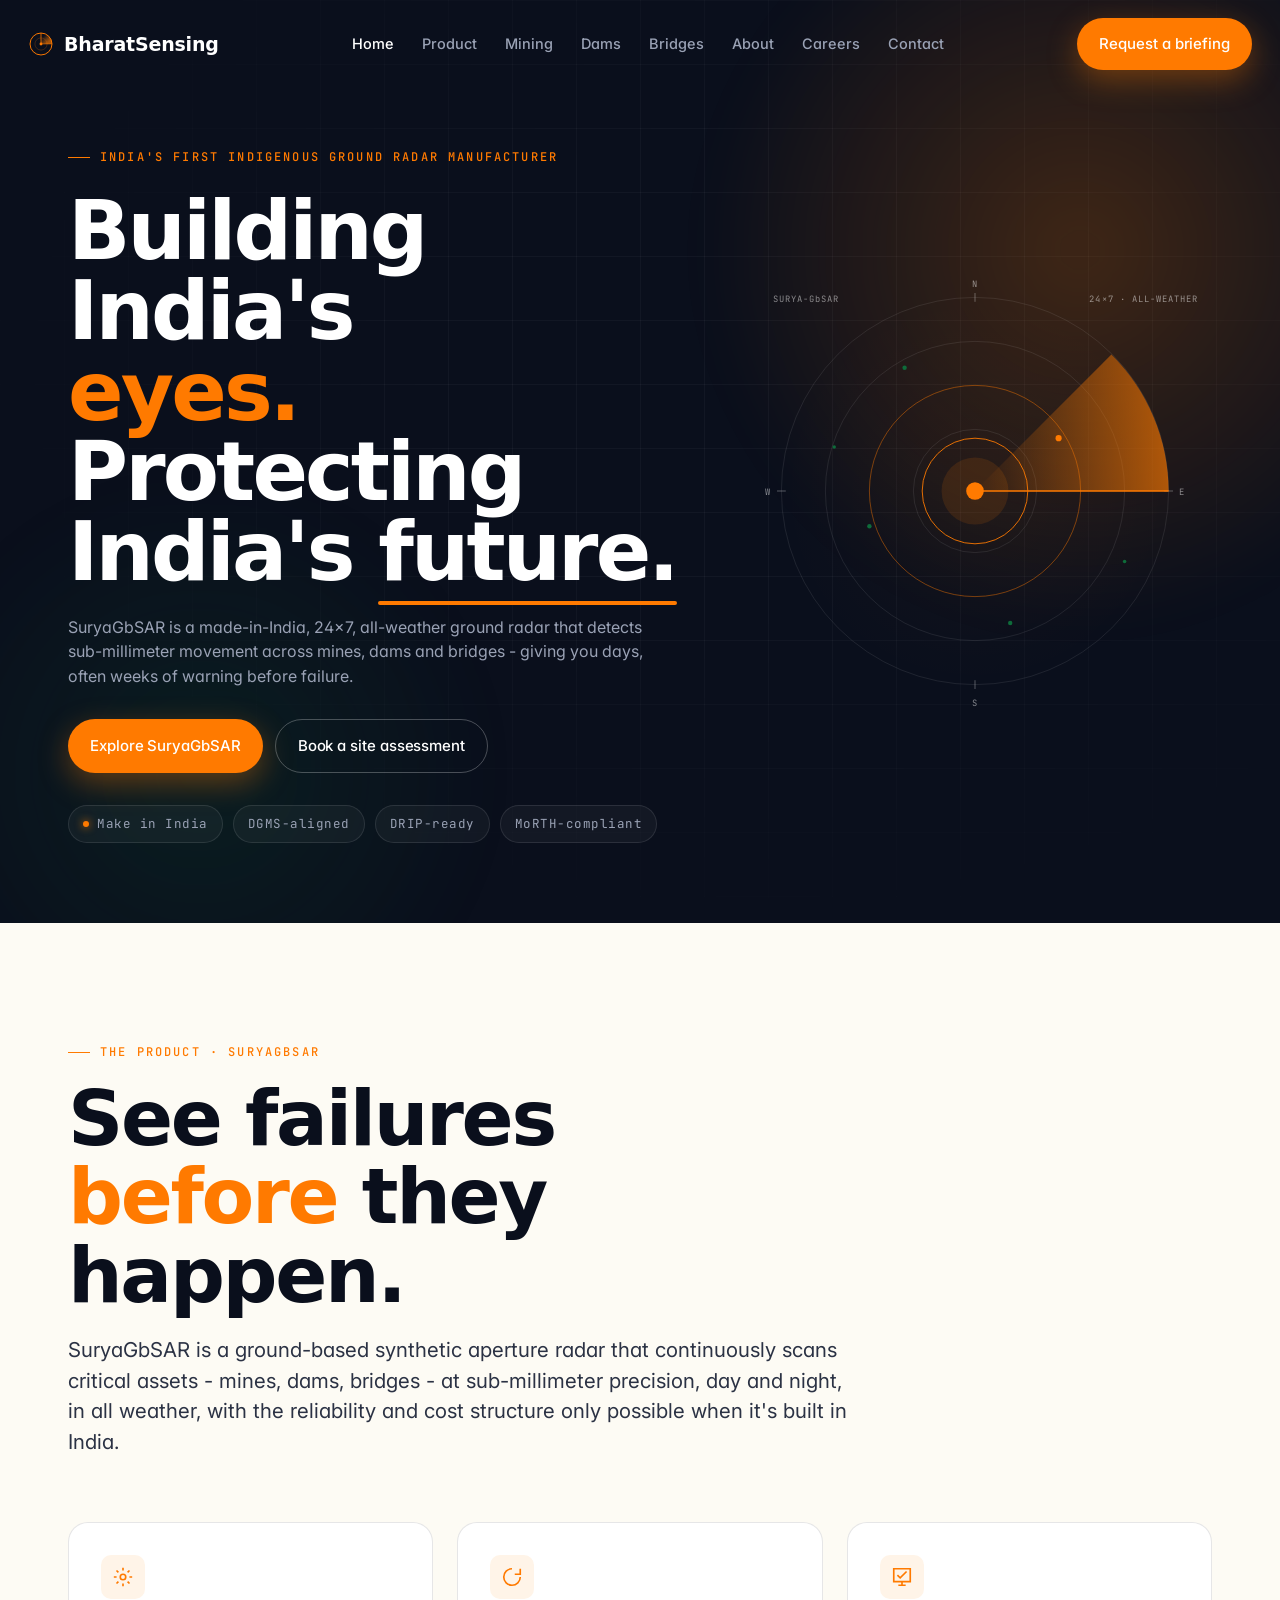
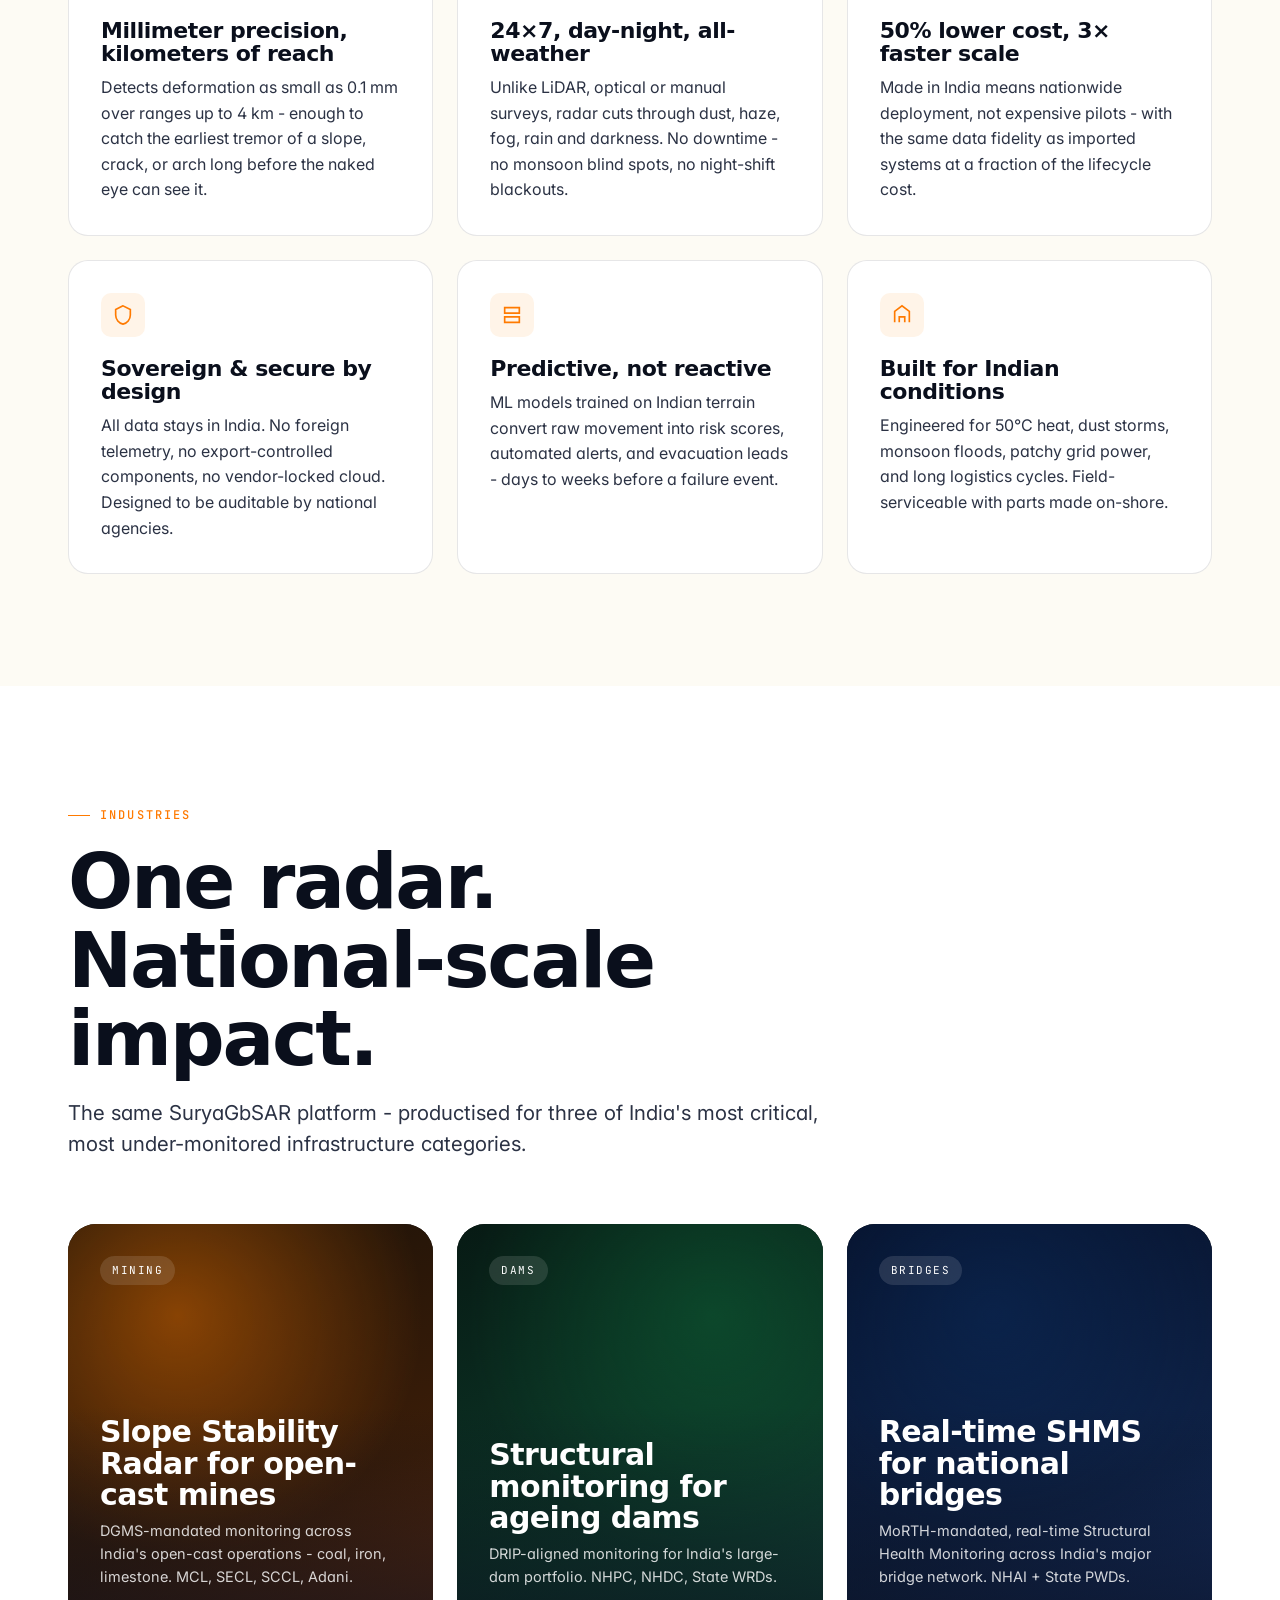
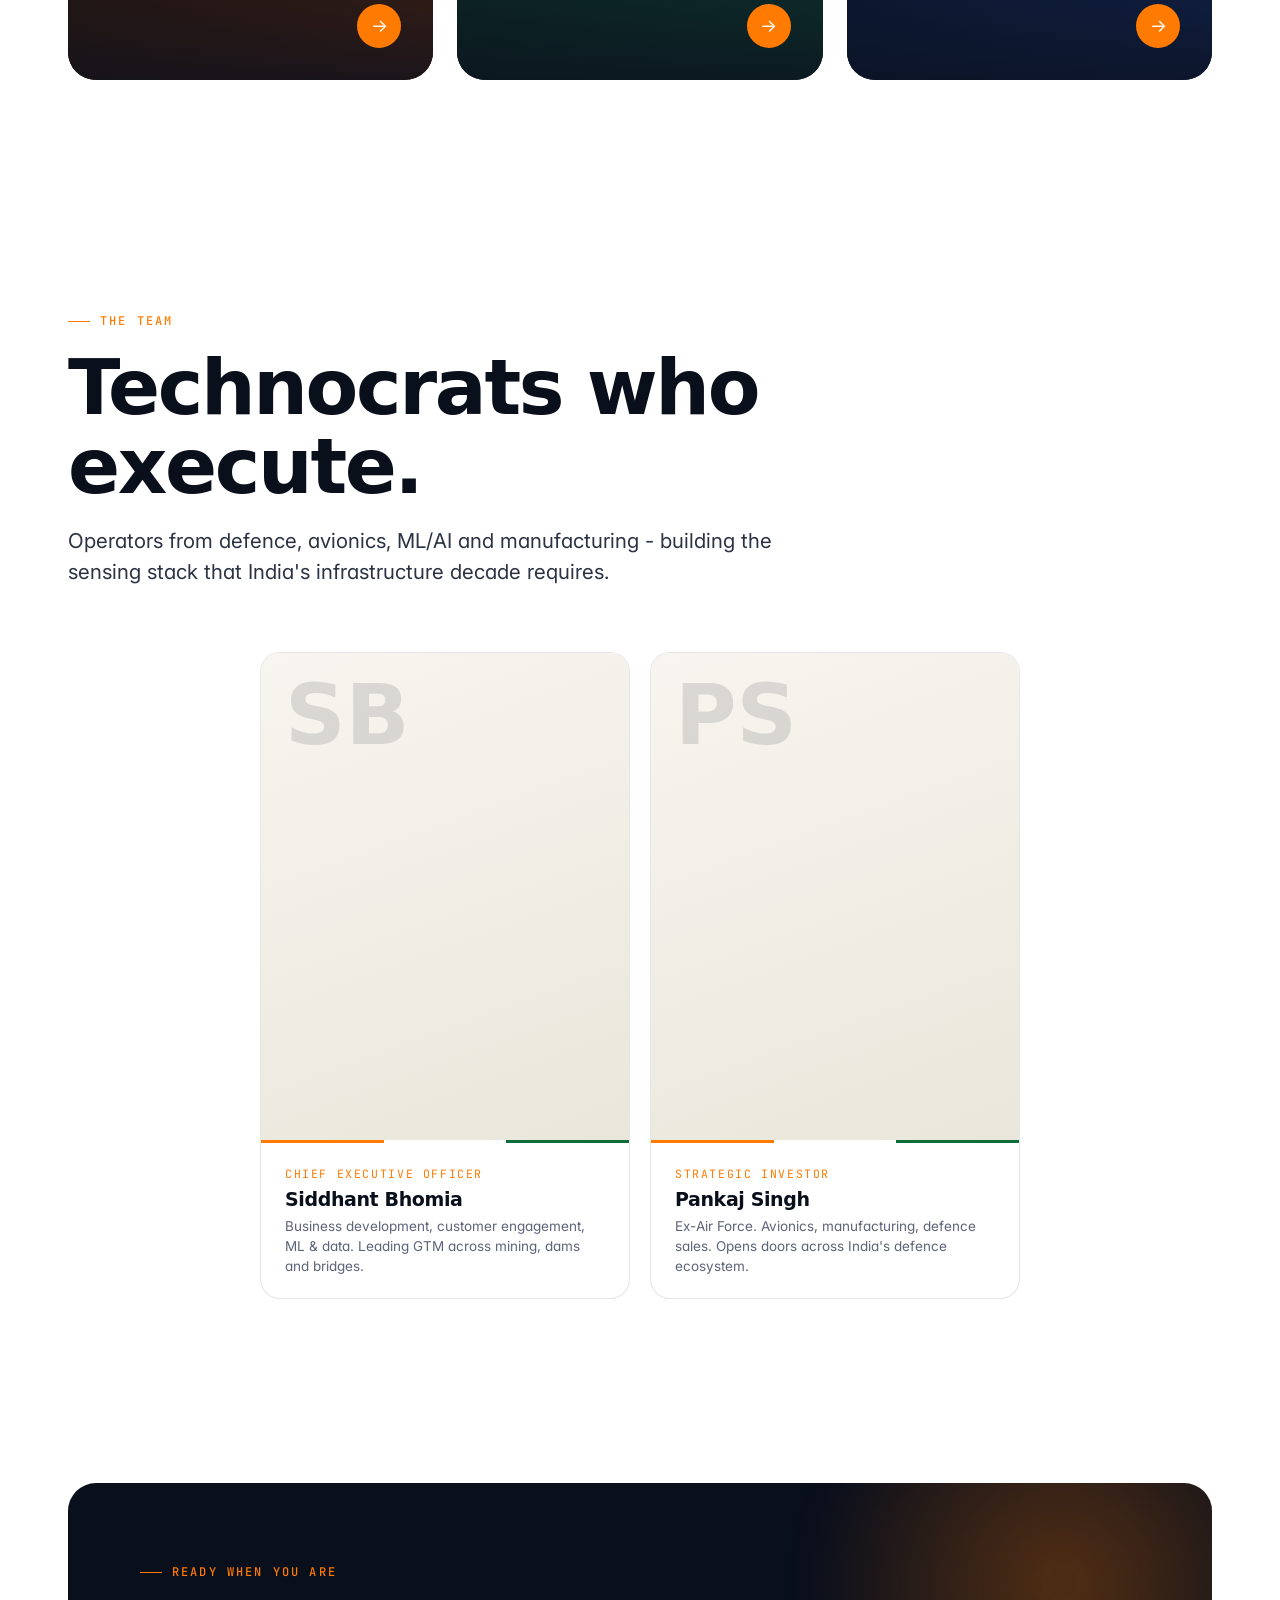
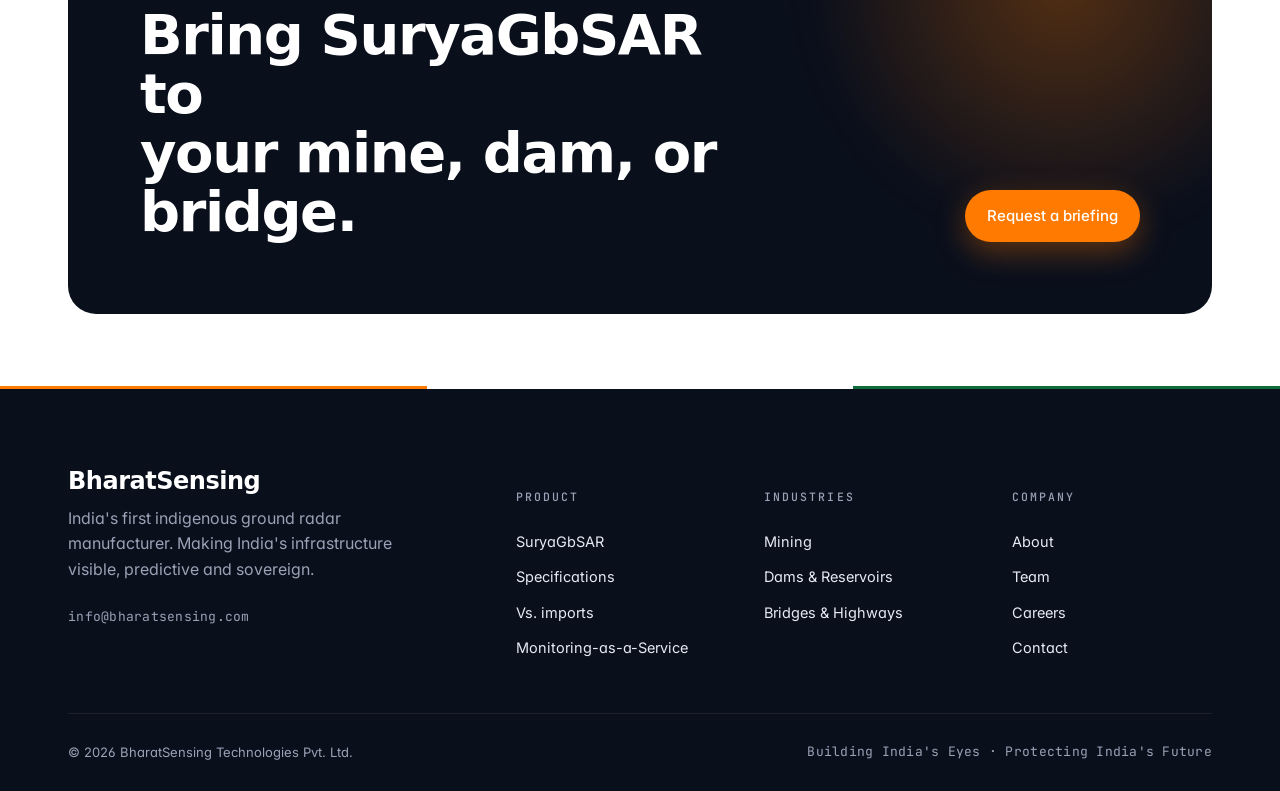
==== commit 2de2012a: "removed cin pending" ====
--- a/index.html
+++ b/index.html
@@ -346,7 +346,7 @@
  </div>
  </div>
  <div class="footer-bottom">
- <span>© <span id="year">2026</span> BharatSensing Technologies Pvt. Ltd. · CIN pending</span>
+ <span>© <span id="year">2026</span> BharatSensing Technologies Pvt. Ltd. </span>
  <span class="mono">Building India's Eyes · Protecting India's Future</span>
  </div>
  </div>
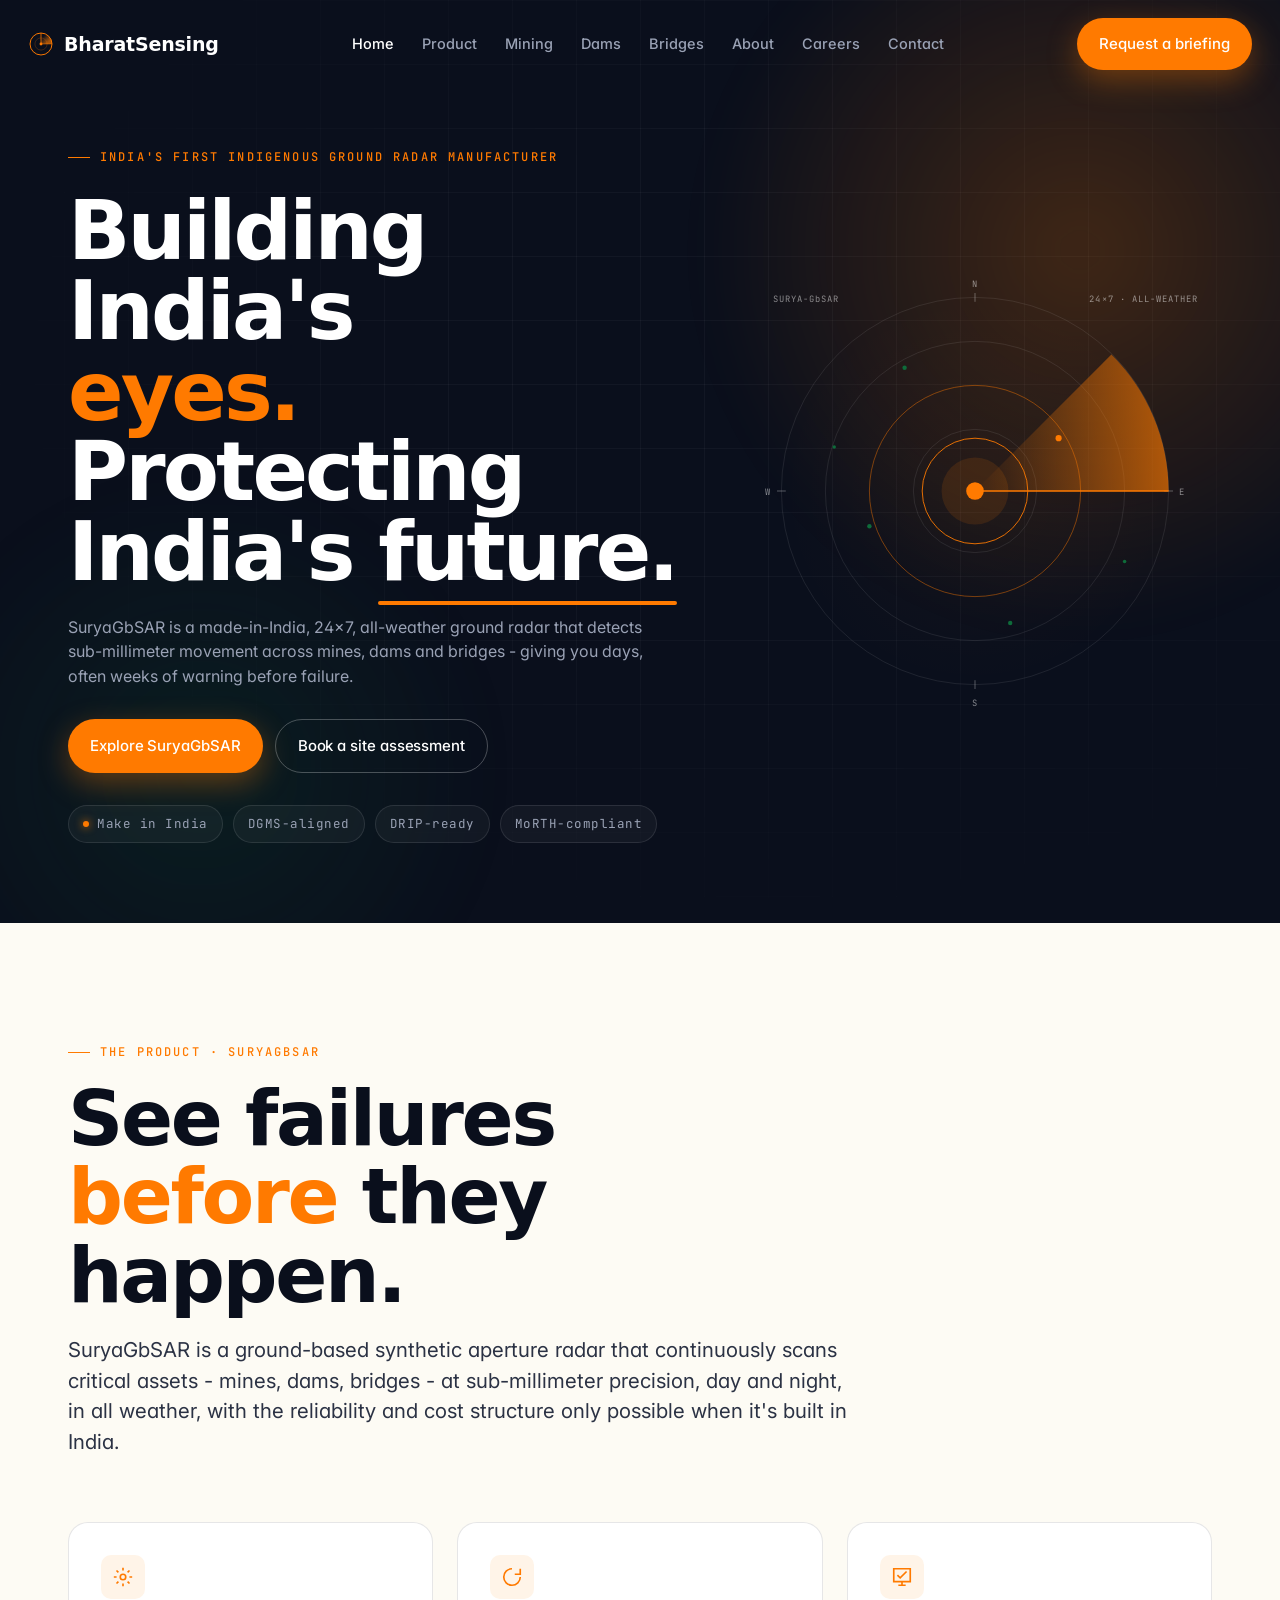
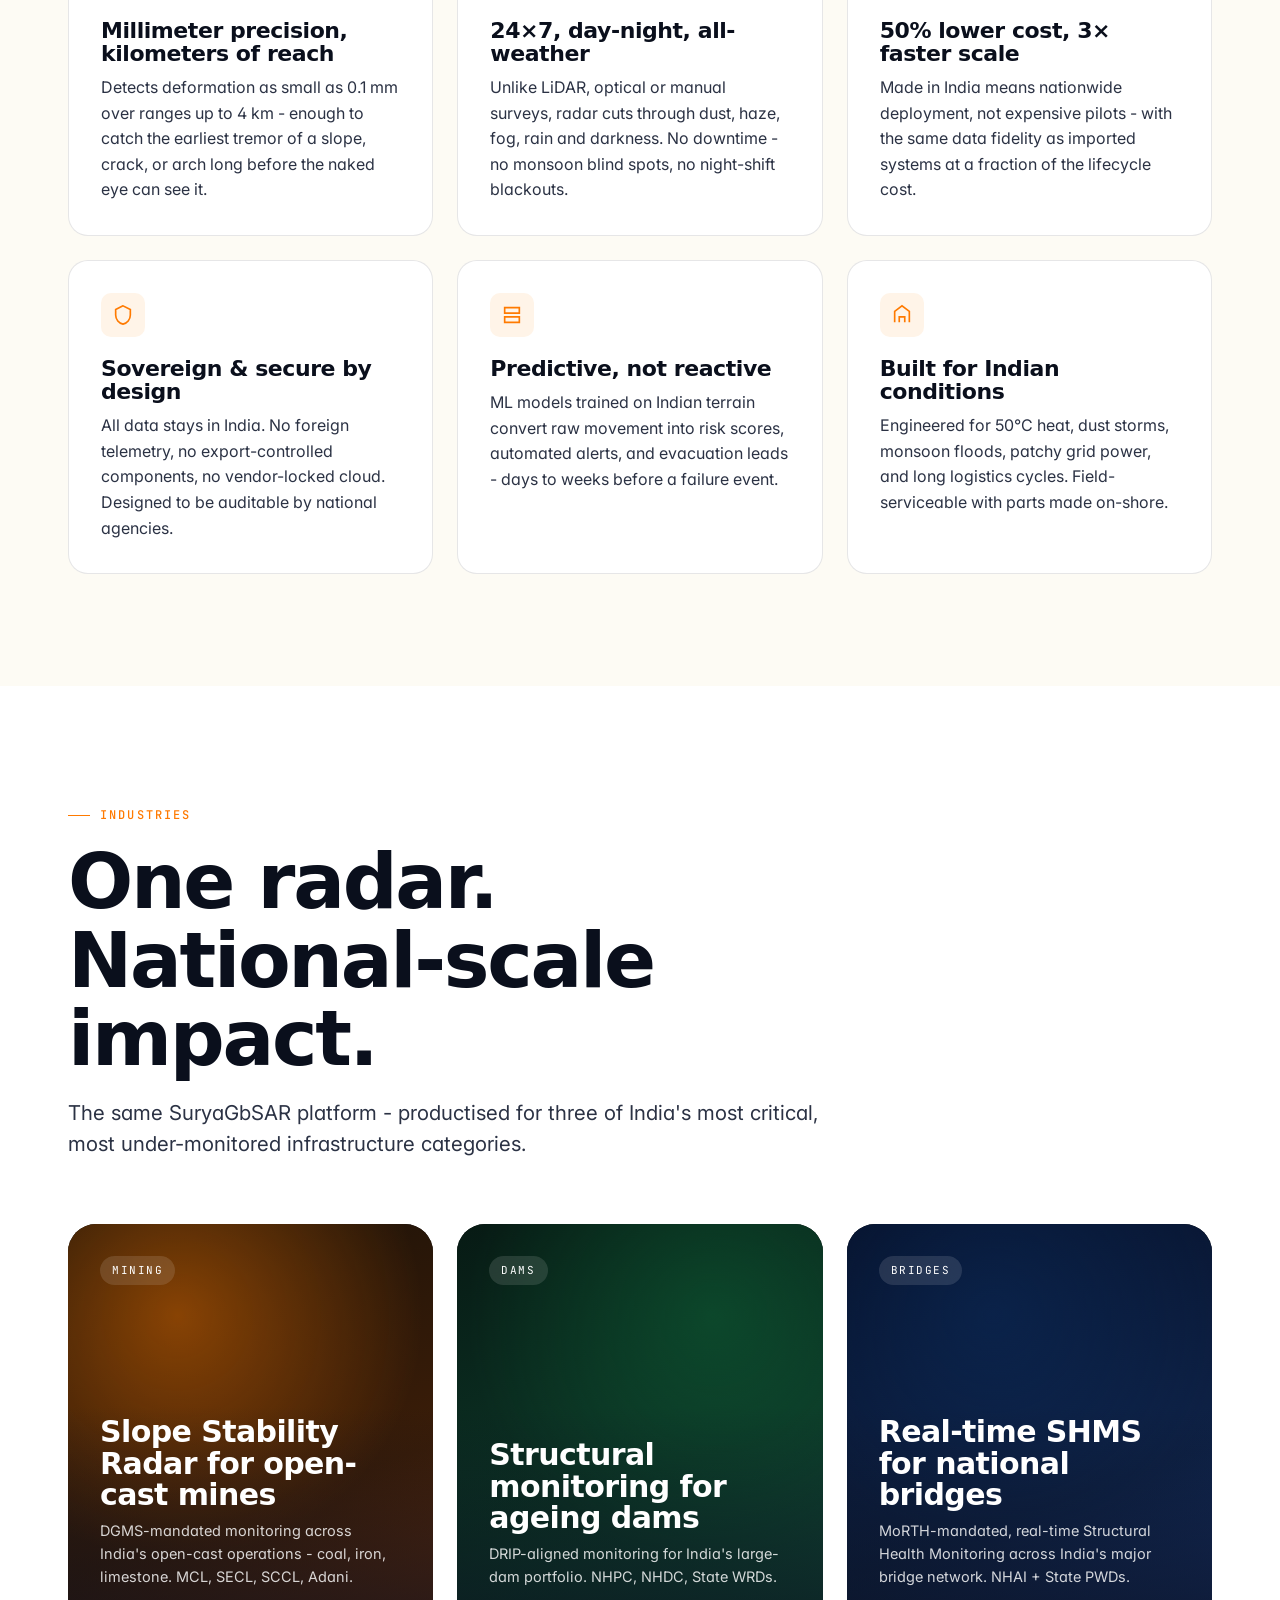
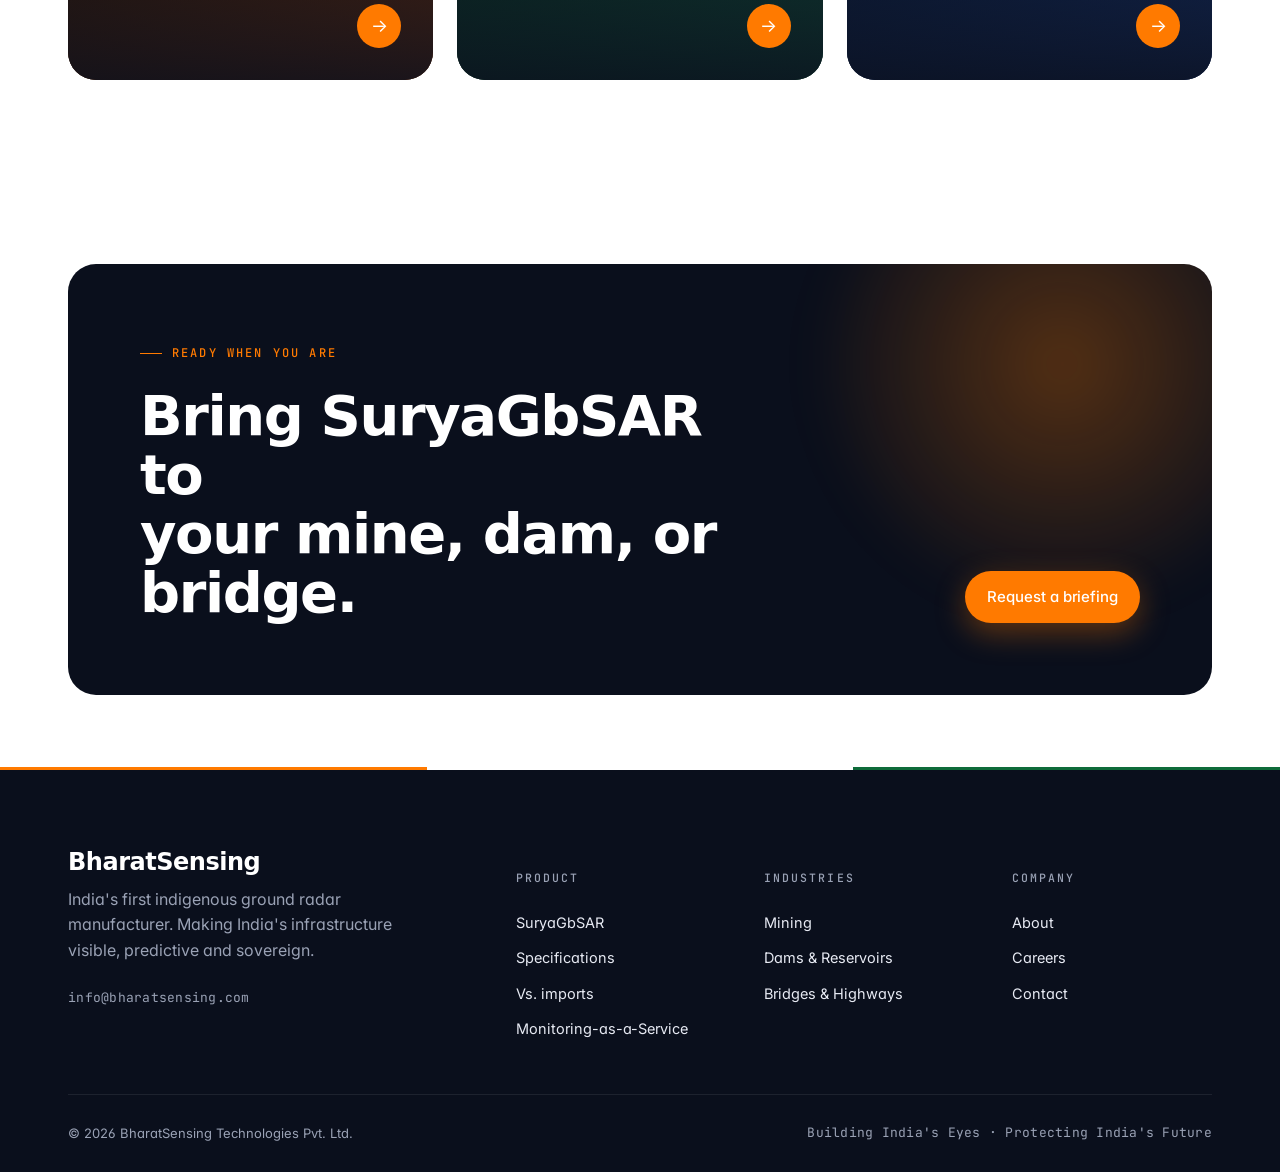
==== commit 517c3360: "removed team" ====
--- a/index.html
+++ b/index.html
@@ -265,36 +265,6 @@
  </div>
 </section>
 
-<!-- TEAM -->
-<section class="section">
- <div class="container">
- <div class="section-header reveal">
- <span class="eyebrow">The Team</span>
- <h2 class="display-lg">Technocrats who execute.</h2>
- <p class="lede">Operators from defence, avionics, ML/AI and manufacturing - building the
- sensing stack that India's infrastructure decade requires.</p>
- </div>
- <div class="team-grid reveal" style="grid-template-columns:repeat(2,1fr);max-width:760px;margin:0 auto">
- <div class="team-card">
- <div class="portrait"><span class="initials">SB</span><div class="tricolor"><span></span><span></span><span></span></div></div>
- <div class="meta">
- <div class="role">Chief Executive Officer</div>
- <h4>Siddhant Bhomia</h4>
- <p>Business development, customer engagement, ML &amp; data. Leading GTM across mining, dams and bridges.</p>
- </div>
- </div>
- <div class="team-card">
- <div class="portrait"><span class="initials">PS</span><div class="tricolor"><span></span><span></span><span></span></div></div>
- <div class="meta">
- <div class="role">Strategic Investor</div>
- <h4>Pankaj Singh</h4>
- <p>Ex-Air Force. Avionics, manufacturing, defence sales. Opens doors across India's defence ecosystem.</p>
- </div>
- </div>
- </div>
- </div>
-</section>
-
 <!-- CTA -->
 <section class="section-tight">
  <div class="container">
@@ -340,7 +310,6 @@
  <div class="footer-col">
  <h5>Company</h5>
  <a href="about.html">About</a>
- <a href="about.html#team">Team</a>
  <a href="careers.html">Careers</a>
  <a href="contact.html">Contact</a>
  </div>
--- a/styles.css
+++ b/styles.css
@@ -286,18 +286,6 @@
 .section-dark .quote{color:#fff}
 .quote::before{content:"\201C";color:var(--saffron);font-size:1.3em;line-height:0;vertical-align:-0.22em;margin-right:6px}
 
-/* Team */
-.team-grid{display:grid;grid-template-columns:repeat(4,1fr);gap:20px}
-@media (max-width:960px){.team-grid{grid-template-columns:repeat(2,1fr)}}
-@media (max-width:520px){.team-grid{grid-template-columns:1fr}}
-.team-card{border-radius:var(--r-lg);overflow:hidden;background:#fff;border:1px solid var(--line-dark)}
-.team-card .portrait{aspect-ratio:3/4;background:linear-gradient(160deg,#F7F5EF,#E9E6DB);position:relative;overflow:hidden;display:flex;align-items:flex-end;justify-content:center}
-.team-card .initials{font-family:var(--font-display);font-weight:600;font-size:84px;color:rgba(10,15,28,0.12);position:absolute;top:20px;left:24px;line-height:1}
-.team-card .tricolor{position:absolute;bottom:0;left:0;right:0}
-.team-card .meta{padding:22px 24px}
-.team-card .role{color:var(--saffron);font-family:var(--font-mono);font-size:11.5px;letter-spacing:0.14em;text-transform:uppercase;margin-bottom:6px}
-.team-card h4{font-size:19px;margin-bottom:6px}
-.team-card p{font-size:13.5px;color:var(--fg-muted);line-height:1.5}
 
 /* FAQ / Collapse */
 .faq-item{border-top:1px solid var(--line-dark);padding:24px 0}
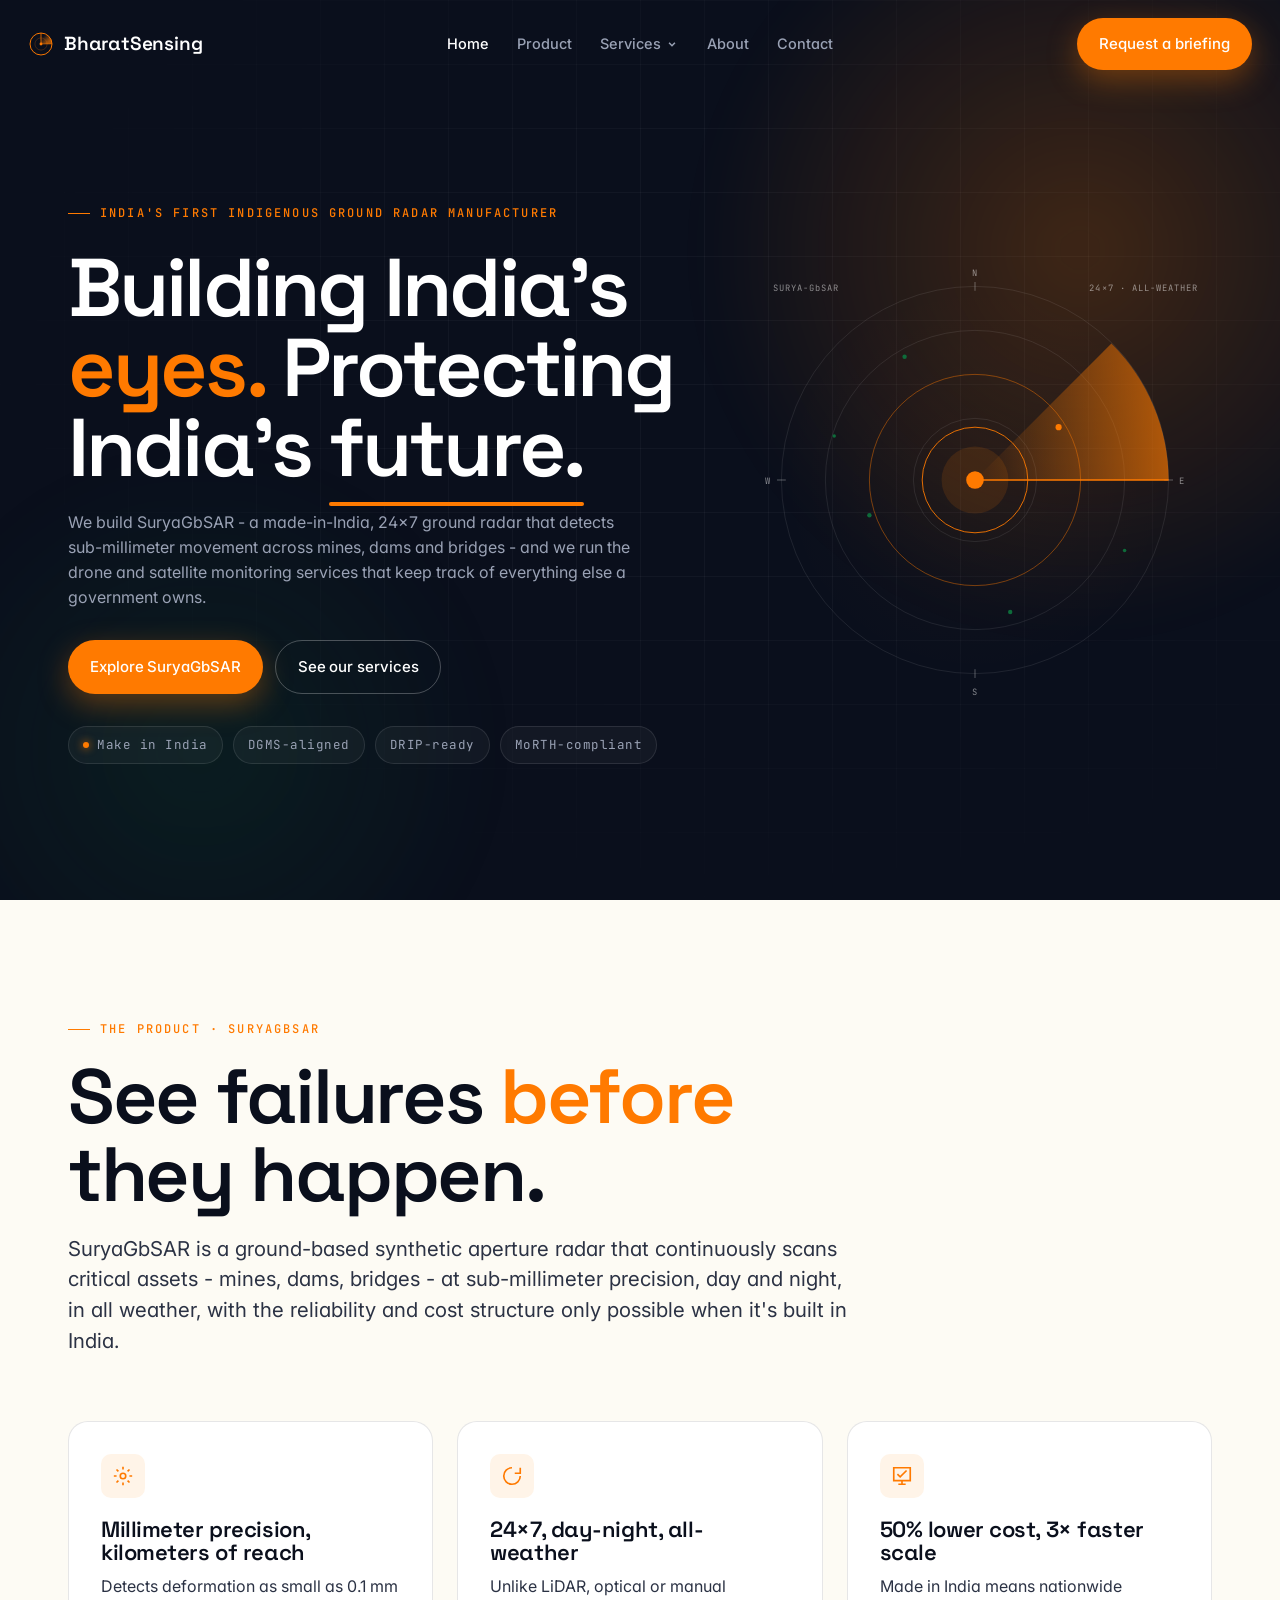
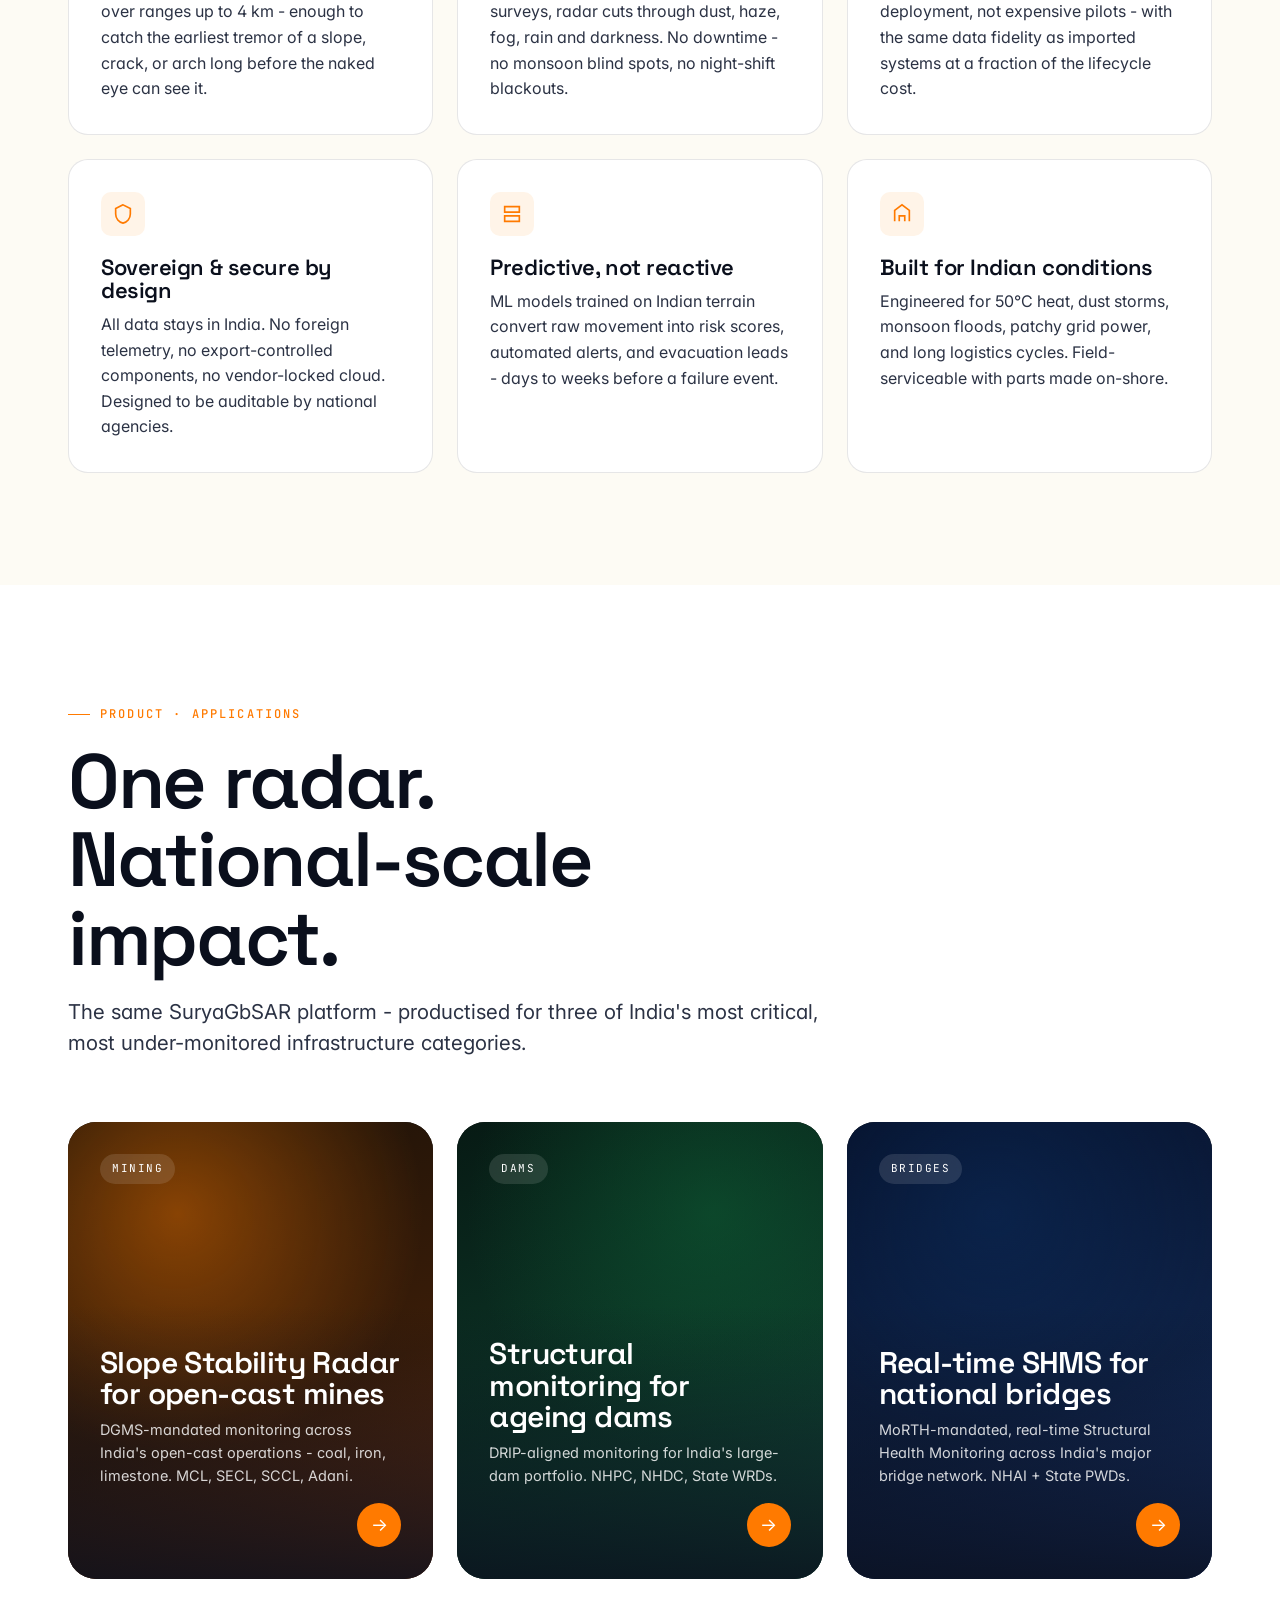
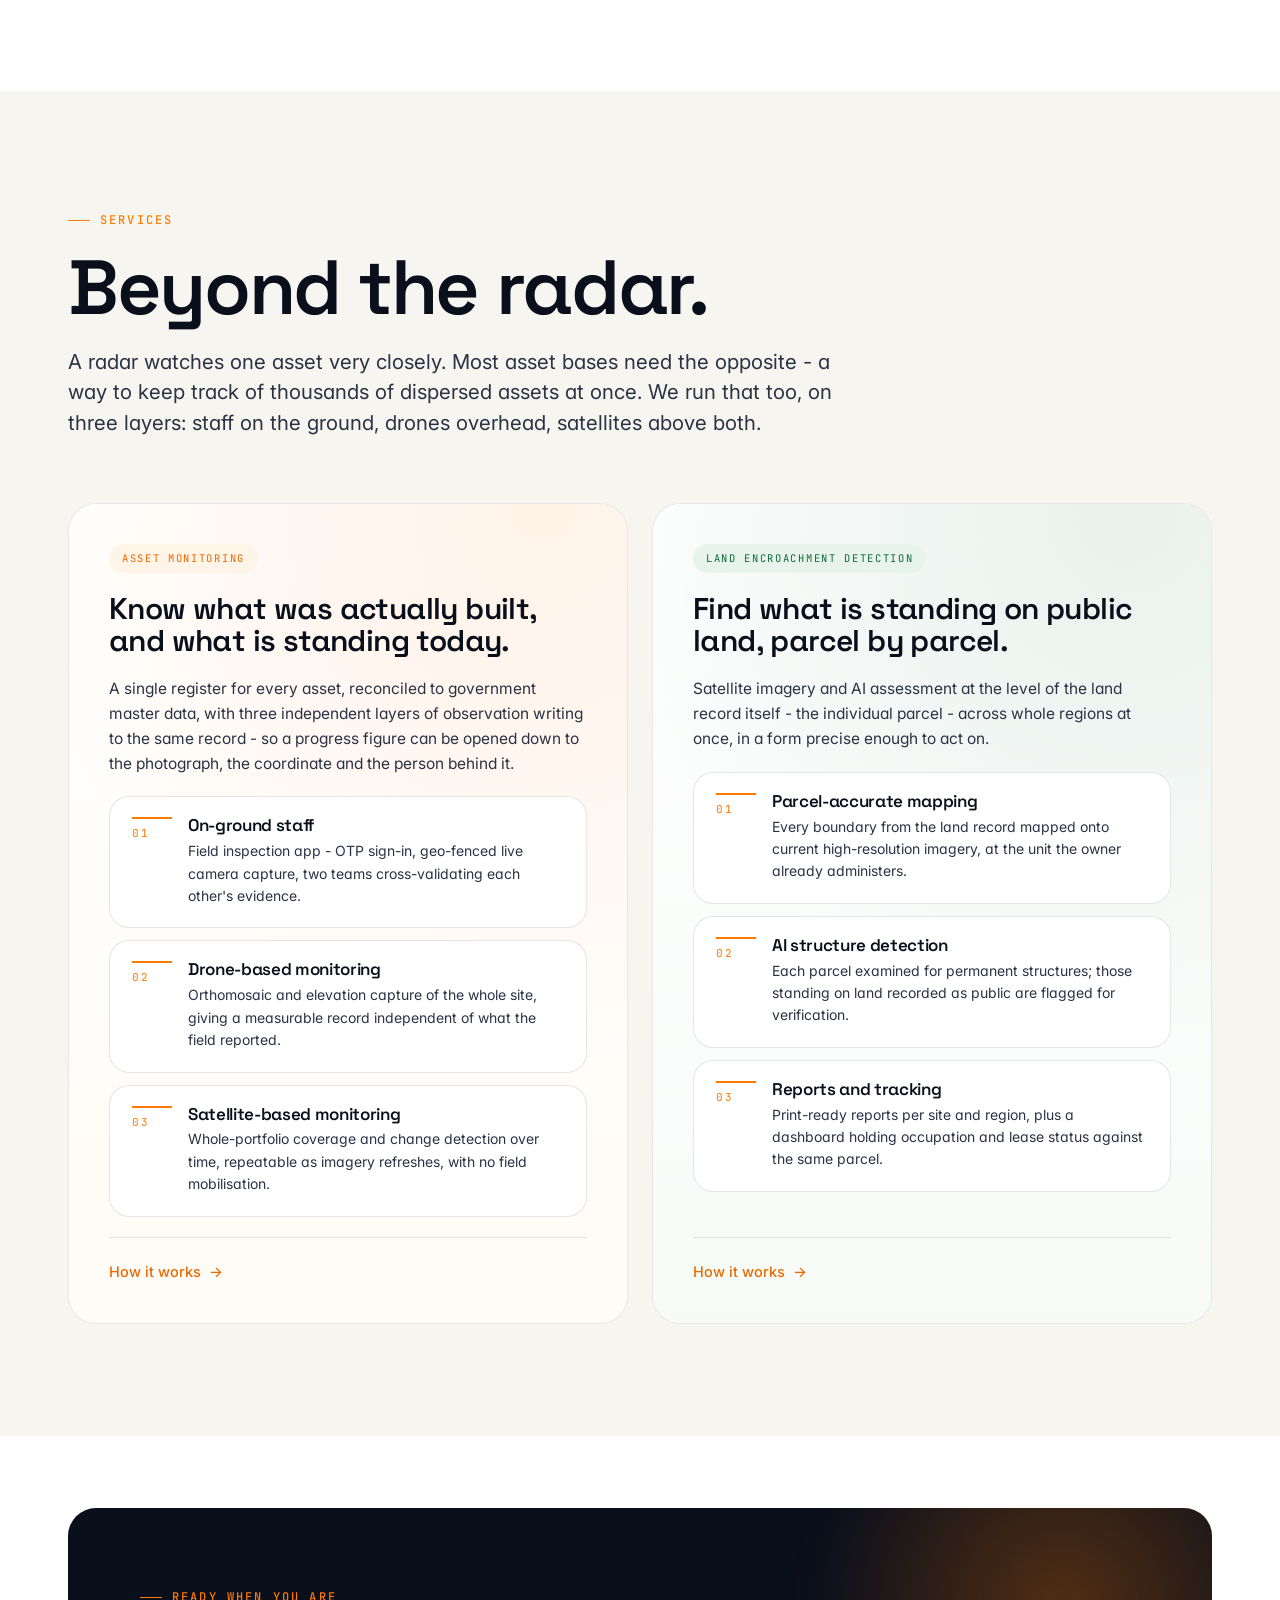
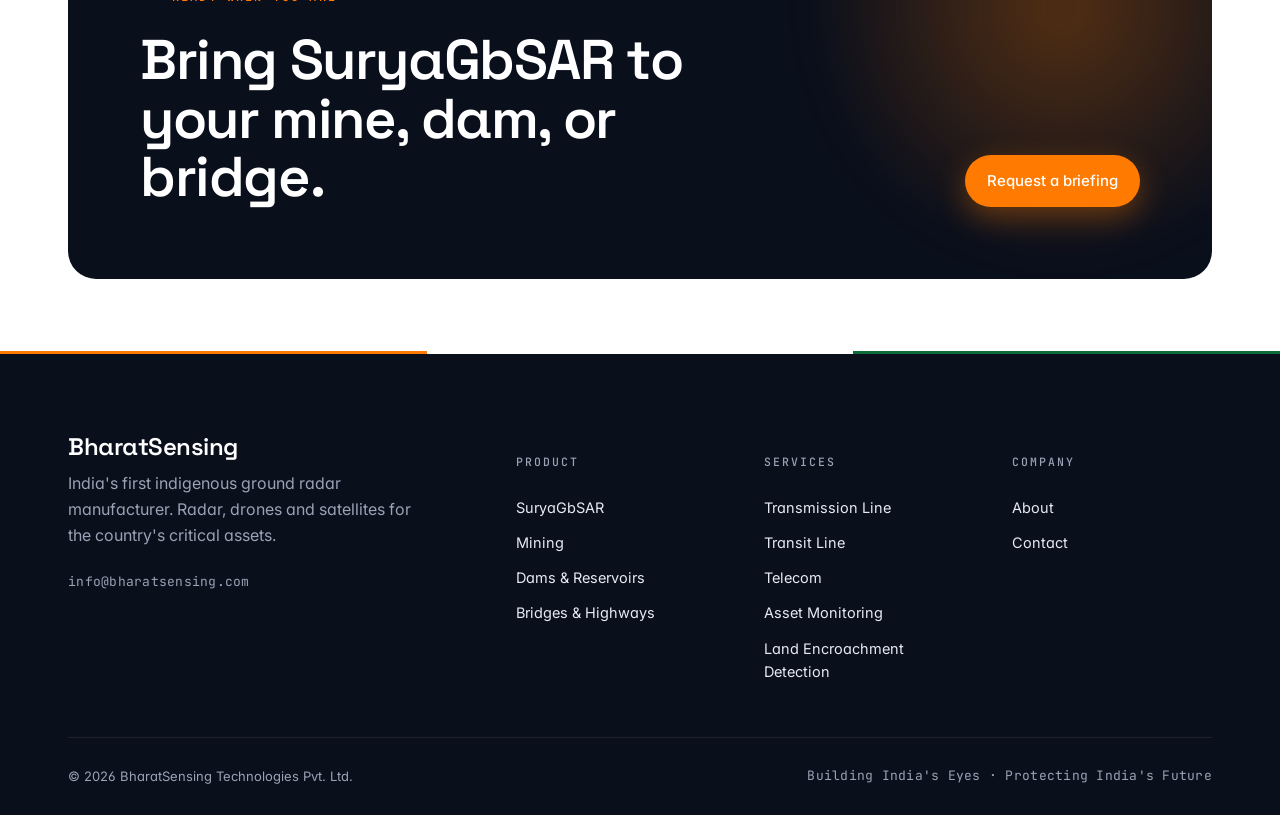
==== commit 47e2b951: "New UI: services pages, refreshed design, no team or careers - Apply the new site UI (adds services," ====
--- a/index.html
+++ b/index.html
@@ -3,16 +3,94 @@
 <head>
 <meta charset="utf-8" />
 <meta name="viewport" content="width=device-width,initial-scale=1" />
-<title>BharatSensing - India's First Indigenous Ground Radar Manufacturer</title>
-<meta name="description" content="SuryaGbSAR makes India's critical infrastructure visible, predictive, and sovereign. Real-time, sub-millimeter radar monitoring for mines, dams, and bridges." />
+<title>BharatSensing — Indigenous Ground Radar, Drone and Satellite Monitoring</title>
+<meta name="description" content="BharatSensing builds SuryaGbSAR, India's first indigenous ground-based radar, and delivers drone and satellite asset-monitoring services for mines, dams, bridges and public infrastructure." />
+<link rel="canonical" href="https://bharatsensing.com/" />
 <meta name="theme-color" content="#0A0F1C" />
+<meta name="robots" content="index,follow,max-image-preview:large,max-snippet:-1" />
+
+<!-- Favicons: real crawlable files. A data: URI favicon is never indexed by search engines. -->
+<link rel="icon" href="favicon.ico" sizes="any" />
+<link rel="icon" type="image/svg+xml" href="assets/icon.svg" />
+<link rel="icon" type="image/png" sizes="32x32" href="assets/icon-32.png" />
+<link rel="icon" type="image/png" sizes="48x48" href="assets/icon-48.png" />
+<link rel="icon" type="image/png" sizes="192x192" href="assets/icon-192.png" />
+<link rel="apple-touch-icon" sizes="180x180" href="assets/apple-touch-icon.png" />
+<link rel="manifest" href="site.webmanifest" />
+
+<!-- Open Graph / Twitter -->
+<meta property="og:type" content="website" />
+<meta property="og:site_name" content="BharatSensing" />
+<meta property="og:title" content="BharatSensing — Indigenous Ground Radar, Drone and Satellite Monitoring" />
+<meta property="og:description" content="BharatSensing builds SuryaGbSAR, India's first indigenous ground-based radar, and delivers drone and satellite asset-monitoring services for mines, dams, bridges and public infrastructure." />
+<meta property="og:url" content="https://bharatsensing.com/" />
+<meta property="og:image" content="https://bharatsensing.com/assets/og-cover.png" />
+<meta property="og:image:width" content="1200" />
+<meta property="og:image:height" content="630" />
+<meta property="og:locale" content="en_IN" />
+<meta name="twitter:card" content="summary_large_image" />
+<meta name="twitter:title" content="BharatSensing — Indigenous Ground Radar, Drone and Satellite Monitoring" />
+<meta name="twitter:description" content="BharatSensing builds SuryaGbSAR, India's first indigenous ground-based radar, and delivers drone and satellite asset-monitoring services for mines, dams, bridges and public infrastructure." />
+<meta name="twitter:image" content="https://bharatsensing.com/assets/og-cover.png" />
+
 <link rel="preconnect" href="https://fonts.googleapis.com">
 <link rel="preconnect" href="https://fonts.gstatic.com" crossorigin>
 <link rel="preconnect" href="https://api.fontshare.com" crossorigin>
-<link href="https://fonts.googleapis.com/css2?family=Inter:wght@300;400;500;600;700&family=JetBrains+Mono:wght@400;500&display=swap" rel="stylesheet">
+<link href="https://fonts.googleapis.com/css2?family=Inter:wght@300;400;500;600;700&family=Space+Grotesk:wght@500;600;700&family=JetBrains+Mono:wght@400;500&display=swap" rel="stylesheet">
 <link href="https://api.fontshare.com/v2/css?f[]=clash-display@500,600,700&display=swap" rel="stylesheet">
 <link rel="stylesheet" href="styles.css" />
-<link rel="icon" type="image/svg+xml" href="data:image/svg+xml;utf8,<svg xmlns='http://www.w3.org/2000/svg' viewBox='0 0 24 24'><circle cx='12' cy='12' r='10' fill='none' stroke='%23FF7A00' stroke-width='2'/><circle cx='12' cy='12' r='2' fill='%23FF7A00'/></svg>" />
+
+<script type="application/ld+json">
+{
+ "@context": "https://schema.org",
+ "@type": "Organization",
+ "@id": "https://bharatsensing.com/#organization",
+ "name": "BharatSensing",
+ "legalName": "BharatSensing Technologies Pvt. Ltd.",
+ "url": "https://bharatsensing.com/",
+ "logo": {
+  "@type": "ImageObject",
+  "url": "https://bharatsensing.com/assets/logo-512.png",
+  "width": 512,
+  "height": 512
+ },
+ "image": "https://bharatsensing.com/assets/og-cover.png",
+ "description": "BharatSensing builds India's first indigenous ground-based synthetic aperture radar and delivers drone and satellite monitoring services for critical infrastructure and public assets.",
+ "email": "info@bharatsensing.com",
+ "foundingDate": "2024",
+ "address": {
+  "@type": "PostalAddress",
+  "addressCountry": "IN"
+ },
+ "areaServed": {
+  "@type": "Country",
+  "name": "India"
+ },
+ "knowsAbout": [
+  "Ground-based synthetic aperture radar",
+  "Slope stability monitoring",
+  "Structural health monitoring",
+  "Drone survey",
+  "Satellite imagery analysis",
+  "Geospatial AI"
+ ],
+ "sameAs": [
+  "https://www.linkedin.com/company/bharatsensing"
+ ]
+}
+</script>
+<script type="application/ld+json">
+{
+ "@context": "https://schema.org",
+ "@type": "WebSite",
+ "@id": "https://bharatsensing.com/#website",
+ "url": "https://bharatsensing.com/",
+ "name": "BharatSensing",
+ "publisher": {
+  "@id": "https://bharatsensing.com/#organization"
+ }
+}
+</script>
 </head>
 <body>
 
@@ -21,29 +99,41 @@
  <div class="nav-inner">
  <a class="nav-logo" href="index.html" aria-label="BharatSensing home">
  <svg class="chakra" viewBox="0 0 64 64" fill="none" aria-hidden="true">
- <defs><linearGradient id="bs-nav-sweep" x1="50%" y1="0%" x2="100%" y2="50%"><stop offset="0%" stop-color="#FF7A00" stop-opacity="0"/><stop offset="100%" stop-color="#FF7A00" stop-opacity="0.65"/></linearGradient></defs>
- <circle cx="32" cy="32" r="27" stroke="#FF7A00" stroke-width="2.4"/>
- <circle cx="32" cy="32" r="15" stroke="#FF7A00" stroke-width="1.2" stroke-opacity="0.45"/>
- <path d="M32 32 L32 5 A27 27 0 0 1 59 32 Z" fill="url(#bs-nav-sweep)"/>
- <line x1="32" y1="32" x2="32" y2="5" stroke="#FF7A00" stroke-width="2"/>
- <line x1="32" y1="32" x2="59" y2="32" stroke="#FF7A00" stroke-width="2" stroke-opacity="0.55"/>
- <circle cx="32" cy="32" r="3.6" fill="#FF7A00"/>
- </svg>
+<defs><linearGradient id="bs-nav-sweep" x1="50%" y1="0%" x2="100%" y2="50%"><stop offset="0%" stop-color="#FF7A00" stop-opacity="0"/><stop offset="100%" stop-color="#FF7A00" stop-opacity="0.65"/></linearGradient></defs>
+<circle cx="32" cy="32" r="27" stroke="#FF7A00" stroke-width="2.4"/>
+<circle cx="32" cy="32" r="15" stroke="#FF7A00" stroke-width="1.2" stroke-opacity="0.45"/>
+<path d="M32 32 L32 5 A27 27 0 0 1 59 32 Z" fill="url(#bs-nav-sweep)"/>
+<line x1="32" y1="32" x2="32" y2="5" stroke="#FF7A00" stroke-width="2"/>
+<line x1="32" y1="32" x2="59" y2="32" stroke="#FF7A00" stroke-width="2" stroke-opacity="0.55"/>
+<circle cx="32" cy="32" r="3.6" fill="#FF7A00"/>
+</svg>
  BharatSensing
  </a>
  <nav class="nav-menu" aria-label="Primary">
  <a href="index.html" class="active">Home</a>
  <a href="product.html">Product</a>
- <a href="mining.html">Mining</a>
- <a href="dams.html">Dams</a>
- <a href="bridges.html">Bridges</a>
+
+ <div class="has-sub">
+ <a href="services.html" class="sub-trigger">Services</a>
+ <button class="sub-toggle" aria-expanded="false" aria-haspopup="true" aria-label="Open services menu"><svg class="chev" viewBox="0 0 12 12" fill="none" stroke="currentColor" stroke-width="1.8" aria-hidden="true"><path d="M2.5 4.5 6 8l3.5-3.5"/></svg></button>
+ <div class="sub-menu" role="menu">
+ <div class="sub-head">GIS services</div>
+ <a href="transmission.html" role="menuitem"><span class="ic"><svg viewBox="0 0 24 24" fill="none" stroke="currentColor" stroke-width="1.7" stroke-linecap="round" stroke-linejoin="round"><path d="M12 2v20"/><path d="M6.5 22 12 4l5.5 18"/><path d="M8 13h8M9 9h6"/><path d="M2 7c3.4 2.6 6.6 2.6 10 0M22 7c-3.4 2.6-6.6 2.6-10 0"/></svg></span><span>Transmission Line<span class="desc">Thermal hotspot detection, sag and tension</span></span></a>
+ <a href="transit.html" role="menuitem"><span class="ic"><svg viewBox="0 0 24 24" fill="none" stroke="currentColor" stroke-width="1.7" stroke-linecap="round" stroke-linejoin="round"><path d="M4 21 9 3M20 21 15 3"/><path d="M3.6 7.5h16.8M4.9 12.6h14.2M6.2 17.7h11.6"/></svg></span><span>Transit Line<span class="desc">Corridor and track-side asset intelligence</span></span></a>
+ <a href="telecom.html" role="menuitem"><span class="ic"><svg viewBox="0 0 24 24" fill="none" stroke="currentColor" stroke-width="1.7" stroke-linecap="round" stroke-linejoin="round"><path d="M9 22 12 7l3 15"/><path d="M9.8 18h4.4"/><path d="M8.6 5.4a5 5 0 0 1 6.8 0M6 3a9 9 0 0 1 12 0"/><circle cx="12" cy="7" r="1.1"/></svg></span><span>Telecom<span class="desc">Tower digital twins and rollout validation</span></span></a>
+ <a href="asset-monitoring.html" role="menuitem"><span class="ic"><svg viewBox="0 0 24 24" fill="none" stroke="currentColor" stroke-width="1.7" stroke-linecap="round" stroke-linejoin="round"><path d="M4 20.5h16"/><path d="M9.6 20.5v-4.4h4.8v4.4"/><path d="M6.6 12.4a7.5 7.5 0 0 1 10.8 0"/><path d="M3.4 7.9a12 12 0 0 1 17.2 0"/><circle cx="12" cy="4.1" r="1.25"/></svg></span><span>Asset Monitoring<span class="desc">Field, drone and satellite on one record</span></span></a>
+ <a href="encroachment.html" role="menuitem"><span class="ic"><svg viewBox="0 0 24 24" fill="none" stroke="currentColor" stroke-width="1.7" stroke-linecap="round" stroke-linejoin="round"><rect x="3.2" y="4.2" width="17.6" height="15.6" rx="1.6"/><path d="M3.2 10.4h17.6M3.2 15.2h17.6M9.6 4.2v15.6M15.2 4.2v15.6"/><path d="M10.4 14.6v-2.4l1.8-1.3 1.8 1.3v2.4z" fill="currentColor" stroke="none"/></svg></span><span>Land Encroachment Detection<span class="desc">AI assessment at land-parcel level</span></span></a>
+ <div class="sub-sep"></div>
+ <a href="services.html" role="menuitem"><span>All GIS services<span class="desc">How the capability stack fits together</span></span></a>
+ </div>
+ </div>
+
  <a href="about.html">About</a>
- <a href="careers.html">Careers</a>
  <a href="contact.html">Contact</a>
  </nav>
  <div class="nav-cta">
  <a href="contact.html" class="btn btn-primary">Request a briefing</a>
- <button class="nav-toggle" aria-label="Toggle menu">
+ <button class="nav-toggle" aria-label="Toggle menu" aria-expanded="false">
  <svg width="18" height="18" viewBox="0 0 24 24" fill="none" stroke="currentColor" stroke-width="2"><line x1="3" y1="7" x2="21" y2="7"/><line x1="3" y1="12" x2="21" y2="12"/><line x1="3" y1="17" x2="21" y2="17"/></svg>
  </button>
  </div>
@@ -66,13 +156,13 @@
  India's <span class="accent-underline">future.</span>
  </h1>
  <p class="hero-lede">
- SuryaGbSAR is a made-in-India, 24×7, all-weather ground radar that detects
- sub-millimeter movement across mines, dams and bridges - giving you days,
- often weeks of warning before failure.
+ We build SuryaGbSAR - a made-in-India, 24×7 ground radar that detects sub-millimeter
+ movement across mines, dams and bridges - and we run the drone and satellite
+ monitoring services that keep track of everything else a government owns.
  </p>
  <div class="hero-cta">
  <a href="product.html" class="btn btn-primary">Explore SuryaGbSAR</a>
- <a href="contact.html" class="btn btn-outline">Book a site assessment</a>
+ <a href="services.html" class="btn btn-outline">See our services</a>
  </div>
  <div class="hero-badges" aria-label="Credentials">
  <span class="hero-badge"><span class="dot"></span>Make in India</span>
@@ -110,7 +200,7 @@
  <!-- pulse ring -->
  <circle class="chakra-pulse" r="60" fill="none" stroke="#FF7A00" stroke-width="1"/>
  <!-- rotating sweep cone -->
- <g class="chakra-sweep-inplace">
+ <g class="chakra-sweep">
  <path d="M0,0 L220,0 A220,220 0 0 0 155,-155 Z" fill="url(#sweep)"/>
  <line x1="0" y1="0" x2="220" y2="0" stroke="#FF7A00" stroke-width="1.5"/>
  </g>
@@ -207,7 +297,7 @@
 <section class="section">
  <div class="container">
  <div class="section-header reveal">
- <span class="eyebrow">Industries</span>
+ <span class="eyebrow">Product · Applications</span>
  <h2 class="display-lg">One radar.<br/>National-scale impact.</h2>
  <p class="lede">
  The same SuryaGbSAR platform - productised for three of India's most critical,
@@ -265,6 +355,112 @@
  </div>
 </section>
 
+<!-- SERVICES -->
+<section class="section section-bone" id="services">
+ <div class="container">
+ <div class="section-header reveal">
+ <span class="eyebrow">Services</span>
+ <h2 class="display-lg">Beyond the radar.</h2>
+ <p class="lede">
+ A radar watches one asset very closely. Most asset bases need the opposite - a way to
+ keep track of thousands of dispersed assets at once. We run that
+ too, on three layers: staff on the ground, drones overhead, satellites above both.
+ </p>
+ </div>
+
+ <div class="grid grid-2 reveal">
+
+ <article class="service-card">
+ <div class="wash" aria-hidden="true" style="background:
+ radial-gradient(circle at 85% 0%, rgba(255,122,0,0.10), transparent 58%),
+ linear-gradient(180deg,#FFFFFF 0%,#FFFBF6 100%);"></div>
+ <span class="tag">Asset Monitoring</span>
+ <h3>Know what was actually built, and what is standing today.</h3>
+ <p>
+ A single register for every asset, reconciled to government master data, with three
+ independent layers of observation writing to the same record - so a progress figure
+ can be opened down to the photograph, the coordinate and the person behind it.
+ </p>
+
+ <div class="layer-stack" style="gap:12px">
+ <div class="layer" style="padding:20px 22px;grid-template-columns:40px 1fr;gap:16px">
+ <span class="idx" style="font-size:11px">01</span>
+ <div>
+ <h4 style="font-size:17px;margin-bottom:5px">On-ground staff</h4>
+ <p style="font-size:14px">Field inspection app - OTP sign-in, geo-fenced live
+ camera capture, two teams cross-validating each other's evidence.</p>
+ </div>
+ </div>
+ <div class="layer" style="padding:20px 22px;grid-template-columns:40px 1fr;gap:16px">
+ <span class="idx" style="font-size:11px">02</span>
+ <div>
+ <h4 style="font-size:17px;margin-bottom:5px">Drone-based monitoring</h4>
+ <p style="font-size:14px">Orthomosaic and elevation capture of the whole site, giving a
+ measurable record independent of what the field reported.</p>
+ </div>
+ </div>
+ <div class="layer" style="padding:20px 22px;grid-template-columns:40px 1fr;gap:16px">
+ <span class="idx" style="font-size:11px">03</span>
+ <div>
+ <h4 style="font-size:17px;margin-bottom:5px">Satellite-based monitoring</h4>
+ <p style="font-size:14px">Whole-portfolio coverage and change detection over
+ time, repeatable as imagery refreshes, with no field mobilisation.</p>
+ </div>
+ </div>
+ </div>
+
+ <div class="service-foot">
+ <a href="services.html#asset-monitoring" class="go">How it works</a>
+ </div>
+ </article>
+
+ <article class="service-card">
+ <div class="wash" aria-hidden="true" style="background:
+ radial-gradient(circle at 85% 0%, rgba(14,107,58,0.10), transparent 58%),
+ linear-gradient(180deg,#FFFFFF 0%,#F7FBF8 100%);"></div>
+ <span class="tag" style="background:var(--india-green-50);color:var(--india-green)">Land Encroachment Detection</span>
+ <h3>Find what is standing on public land, parcel by parcel.</h3>
+ <p>
+ Satellite imagery and AI assessment at the level of the land record itself - the
+ individual parcel - across whole regions at once, in a form precise enough to act on.
+ </p>
+
+ <div class="layer-stack" style="gap:12px">
+ <div class="layer" style="padding:20px 22px;grid-template-columns:40px 1fr;gap:16px">
+ <span class="idx" style="font-size:11px">01</span>
+ <div>
+ <h4 style="font-size:17px;margin-bottom:5px">Parcel-accurate mapping</h4>
+ <p style="font-size:14px">Every boundary from the land record mapped onto
+ current high-resolution imagery, at the unit the owner already administers.</p>
+ </div>
+ </div>
+ <div class="layer" style="padding:20px 22px;grid-template-columns:40px 1fr;gap:16px">
+ <span class="idx" style="font-size:11px">02</span>
+ <div>
+ <h4 style="font-size:17px;margin-bottom:5px">AI structure detection</h4>
+ <p style="font-size:14px">Each parcel examined for permanent structures; those
+ standing on land recorded as public are flagged for verification.</p>
+ </div>
+ </div>
+ <div class="layer" style="padding:20px 22px;grid-template-columns:40px 1fr;gap:16px">
+ <span class="idx" style="font-size:11px">03</span>
+ <div>
+ <h4 style="font-size:17px;margin-bottom:5px">Reports and tracking</h4>
+ <p style="font-size:14px">Print-ready reports per site and region, plus a
+ dashboard holding occupation and lease status against the same parcel.</p>
+ </div>
+ </div>
+ </div>
+
+ <div class="service-foot">
+ <a href="services.html#encroachment" class="go">How it works</a>
+ </div>
+ </article>
+
+ </div>
+ </div>
+</section>
+
 <!-- CTA -->
 <section class="section-tight">
  <div class="container">
@@ -291,32 +487,33 @@
  <div class="footer-grid">
  <div class="footer-brand">
  <h3>BharatSensing</h3>
- <p>India's first indigenous ground radar manufacturer. Making India's infrastructure visible, predictive and sovereign.</p>
+ <p>India's first indigenous ground radar manufacturer. Radar, drones and satellites for the country's critical assets.</p>
  <p class="mono small mt-24" style="color:var(--fg-on-dark-muted)">info@bharatsensing.com</p>
  </div>
  <div class="footer-col">
  <h5>Product</h5>
  <a href="product.html">SuryaGbSAR</a>
- <a href="product.html#specs">Specifications</a>
- <a href="product.html#compare">Vs. imports</a>
- <a href="product.html#maas">Monitoring-as-a-Service</a>
- </div>
- <div class="footer-col">
- <h5>Industries</h5>
  <a href="mining.html">Mining</a>
  <a href="dams.html">Dams &amp; Reservoirs</a>
  <a href="bridges.html">Bridges &amp; Highways</a>
  </div>
  <div class="footer-col">
+ <h5>Services</h5>
+ <a href="transmission.html">Transmission Line</a>
+ <a href="transit.html">Transit Line</a>
+ <a href="telecom.html">Telecom</a>
+ <a href="asset-monitoring.html">Asset Monitoring</a>
+ <a href="encroachment.html">Land Encroachment Detection</a>
+ </div>
+ <div class="footer-col">
  <h5>Company</h5>
  <a href="about.html">About</a>
- <a href="careers.html">Careers</a>
  <a href="contact.html">Contact</a>
  </div>
  </div>
  <div class="footer-bottom">
- <span>© <span id="year">2026</span> BharatSensing Technologies Pvt. Ltd. </span>
- <span class="mono">Building India's Eyes · Protecting India's Future</span>
+ <span>&copy; <span id="year">2026</span> BharatSensing Technologies Pvt. Ltd.</span>
+ <span class="mono">Building India's Eyes &middot; Protecting India's Future</span>
  </div>
  </div>
 </footer>
--- a/styles.css
+++ b/styles.css
@@ -199,8 +199,7 @@
 .chakra-radar .spoke-accent{stroke:var(--saffron);stroke-width:1.5}
 .chakra-radar .core{fill:var(--saffron)}
 .chakra-radar .core-halo{fill:rgba(255,122,0,0.12)}
-.chakra-sweep{transform-origin:center;animation:sweep 8s linear infinite}
-.chakra-sweep-inplace{transform-box:fill-box;transform-origin:left bottom;animation:sweep 8s linear infinite}
+.chakra-sweep{transform-origin:0 0;animation:sweep 8s linear infinite}
 @keyframes sweep{from{transform:rotate(0)}to{transform:rotate(360deg)}}
 .chakra-radar .label{font-family:var(--font-mono);font-size:10px;fill:rgba(255,255,255,0.5);letter-spacing:0.12em}
 .chakra-pulse{transform-origin:center;animation:pulse 2.4s ease-out infinite}
@@ -370,3 +369,288 @@
 
 /* Accessible focus */
 a:focus-visible,button:focus-visible,.btn:focus-visible,input:focus-visible,textarea:focus-visible,select:focus-visible{outline:2px solid var(--saffron);outline-offset:3px;border-radius:4px}
+
+/* =========================================================
+   ADDITIONS — Product / Services navigation + services layer
+   ========================================================= */
+
+/* ---------- Dropdown navigation ---------- */
+.nav-menu .has-sub{position:relative}
+.nav-menu .sub-trigger{display:inline-flex;align-items:center;gap:6px;font-size:14.5px;
+  color:var(--fg-2);font-weight:500;padding:6px 0;background:none;border:0;font-family:inherit}
+.nav-dark .nav-menu .sub-trigger{color:var(--fg-on-dark-muted)}
+.nav-menu .sub-trigger:hover,.nav-menu .has-sub.open .sub-trigger{color:var(--saffron)}
+.nav-dark .nav-menu .sub-trigger:hover,.nav-dark .nav-menu .has-sub.open .sub-trigger{color:#fff}
+.nav-menu .sub-trigger.active{color:var(--saffron)}
+.nav-dark .nav-menu .sub-trigger.active{color:#fff}
+.nav-menu .sub-trigger .chev{width:10px;height:10px;transition:transform var(--dur-1) var(--ease)}
+.nav-menu .has-sub.open .sub-trigger .chev{transform:rotate(180deg)}
+
+.sub-menu{position:absolute;top:calc(100% + 14px);left:-20px;min-width:340px;
+  background:#fff;border:1px solid var(--line-dark);border-radius:var(--r-lg);
+  box-shadow:var(--shadow-lg);padding:10px;opacity:0;visibility:hidden;
+  transform:translateY(-8px);transition:opacity var(--dur-1) var(--ease),
+  transform var(--dur-1) var(--ease),visibility var(--dur-1)}
+.nav-menu .has-sub.open .sub-menu,
+.nav-menu .has-sub:hover .sub-menu{opacity:1;visibility:visible;transform:none}
+.sub-menu::before{content:"";position:absolute;top:-14px;left:0;right:0;height:14px}
+.sub-menu a,
+.nav-dark .nav-menu .sub-menu a{display:flex;gap:13px;align-items:flex-start;padding:11px 13px;
+  border-radius:var(--r-md);color:var(--fg);font-size:14.5px;font-weight:500;line-height:1.3;
+  transition:background var(--dur-1)}
+.sub-menu a:hover,
+.nav-dark .nav-menu .sub-menu a:hover{background:var(--saffron-50);color:var(--saffron-600)}
+.sub-menu a .ic{flex:none;width:30px;height:30px;border-radius:8px;background:var(--saffron-50);
+  color:var(--saffron);display:flex;align-items:center;justify-content:center;margin-top:1px;
+  transition:background var(--dur-1),color var(--dur-1)}
+.sub-menu a:hover .ic{background:var(--saffron);color:#fff}
+.sub-menu a .ic svg{width:16px;height:16px}
+.sub-menu a .desc{display:block;font-size:12.5px;color:var(--fg-muted);font-weight:400;margin-top:3px}
+.sub-menu a:hover .desc{color:var(--saffron-600);opacity:0.78}
+.sub-menu .sub-head{padding:8px 13px 6px;font-family:var(--font-mono);font-size:10.5px;
+  letter-spacing:0.16em;text-transform:uppercase;color:var(--fg-muted)}
+.sub-menu .sub-sep{height:1px;background:var(--line-dark);margin:8px 13px}
+
+@media (max-width:900px){
+  .nav-menu .has-sub{width:100%}
+  .nav-menu .sub-trigger{width:100%;justify-content:space-between}
+  .sub-menu{position:static;opacity:1;visibility:hidden;transform:none;box-shadow:none;
+    border:0;border-left:2px solid var(--line-dark);border-radius:0;padding:4px 0 4px 10px;
+    margin:6px 0 2px;min-width:0;display:none}
+  .nav-menu .has-sub.open .sub-menu{display:block;visibility:visible}
+  .nav-menu .has-sub:hover .sub-menu{visibility:hidden}
+  .nav-menu .has-sub.open:hover .sub-menu{visibility:visible}
+  .sub-menu a{padding:9px 8px}
+  .sub-menu .sub-head{padding:6px 8px 4px}
+}
+
+/* ---------- Entry cards (on-page navigation tiles) ---------- */
+.entry-grid{display:grid;grid-template-columns:repeat(3,1fr);gap:22px}
+@media (max-width:900px){.entry-grid{grid-template-columns:1fr}}
+.entry-grid.two{grid-template-columns:repeat(2,1fr)}
+.entry-grid.five{grid-template-columns:repeat(3,1fr)}
+@media (max-width:1100px){.entry-grid.five{grid-template-columns:repeat(2,1fr)}}
+@media (max-width:760px){.entry-grid.five{grid-template-columns:1fr}}
+.entry-card .usp{display:inline-flex;align-self:flex-start;align-items:center;gap:7px;
+  padding:5px 11px;border-radius:999px;background:var(--saffron);color:#fff;
+  font-family:var(--font-mono);font-size:10.5px;letter-spacing:0.12em;text-transform:uppercase}
+@media (max-width:900px){.entry-grid.two{grid-template-columns:1fr}}
+
+.entry-card{position:relative;display:flex;flex-direction:column;gap:16px;
+  background:#fff;border:1px solid var(--line-dark);border-radius:var(--r-xl);
+  padding:36px 34px 30px;overflow:hidden;isolation:isolate;
+  transition:transform var(--dur-2) var(--ease),box-shadow var(--dur-2),border-color var(--dur-2)}
+.entry-card:hover{transform:translateY(-5px);box-shadow:var(--shadow-md);border-color:rgba(255,122,0,0.4)}
+.entry-card .wash{position:absolute;inset:0;z-index:-1}
+.section-dark .entry-card{background:var(--ink-2);border-color:var(--line)}
+.section-dark .entry-card:hover{border-color:rgba(255,122,0,0.5)}
+
+.entry-icon{width:72px;height:72px;border-radius:18px;background:var(--saffron-50);
+  color:var(--saffron);display:flex;align-items:center;justify-content:center;
+  transition:background var(--dur-2),color var(--dur-2),transform var(--dur-2) var(--ease)}
+.entry-card:hover .entry-icon{background:var(--saffron);color:#fff;transform:scale(1.04)}
+.section-dark .entry-icon{background:rgba(255,122,0,0.14)}
+.entry-icon svg{width:34px;height:34px}
+.entry-icon.green{background:var(--india-green-50);color:var(--india-green)}
+.entry-card:hover .entry-icon.green{background:var(--india-green);color:#fff}
+.section-dark .entry-icon.green{background:rgba(14,107,58,0.2);color:#4FBF8B}
+
+.entry-card h3{font-size:25px;line-height:1.12}
+.section-dark .entry-card h3{color:#fff}
+.entry-card p{color:var(--fg-2);font-size:15px;line-height:1.55}
+.section-dark .entry-card p{color:var(--fg-on-dark-muted)}
+.entry-card .go{margin-top:auto;padding-top:20px;display:inline-flex;align-items:center;gap:9px;
+  color:var(--saffron-600);font-weight:500;font-size:14.5px}
+.section-dark .entry-card .go{color:var(--saffron)}
+.entry-card .go::after{content:"\2192";transition:transform var(--dur-1)}
+.entry-card:hover .go::after{transform:translateX(5px)}
+@media (max-width:700px){.entry-card{padding:30px 26px 26px}.entry-icon{width:62px;height:62px;border-radius:15px}.entry-icon svg{width:29px;height:29px}}
+
+/* ---------- Service cards (home) ---------- */
+.service-card{position:relative;display:flex;flex-direction:column;gap:20px;
+  background:#fff;border:1px solid var(--line-dark);border-radius:var(--r-xl);
+  padding:40px;overflow:hidden;isolation:isolate;
+  transition:transform var(--dur-2) var(--ease),box-shadow var(--dur-2),border-color var(--dur-2)}
+.service-card:hover{transform:translateY(-5px);box-shadow:var(--shadow-md);border-color:rgba(255,122,0,0.35)}
+.service-card .wash{position:absolute;inset:0;z-index:-1;opacity:0.9}
+.service-card .tag{align-self:flex-start;padding:6px 13px;border-radius:999px;
+  background:var(--saffron-50);color:var(--saffron-600);font-family:var(--font-mono);
+  font-size:10.5px;letter-spacing:0.16em;text-transform:uppercase}
+.service-card h3{font-size:30px;line-height:1.08}
+.service-card > p{color:var(--fg-2);font-size:15.5px}
+.service-card .service-foot{margin-top:auto;padding-top:22px;border-top:1px solid var(--line-dark);
+  display:flex;align-items:center;justify-content:space-between;gap:16px;flex-wrap:wrap}
+.service-card .service-foot .go{display:inline-flex;align-items:center;gap:8px;
+  color:var(--saffron-600);font-weight:500;font-size:14.5px}
+.service-card .service-foot .go::after{content:"→";transition:transform var(--dur-1)}
+.service-card:hover .service-foot .go::after{transform:translateX(4px)}
+@media (max-width:700px){.service-card{padding:30px 26px}}
+
+/* Mini stat row inside a service card */
+.mini-stats{display:flex;gap:28px;flex-wrap:wrap}
+.mini-stats div{min-width:84px}
+.mini-stats .n{font-family:var(--font-display);font-weight:600;font-size:26px;
+  letter-spacing:-0.02em;color:var(--ink);line-height:1}
+.mini-stats .l{margin-top:5px;font-size:12px;color:var(--fg-muted);line-height:1.35}
+
+/* ---------- Three-layer stack ---------- */
+.layer-stack{display:grid;gap:18px}
+.layer{position:relative;display:grid;grid-template-columns:76px 1fr;gap:26px;align-items:start;
+  background:#fff;border:1px solid var(--line-dark);border-radius:var(--r-lg);padding:30px 32px;
+  transition:border-color var(--dur-2),transform var(--dur-2) var(--ease)}
+.layer:hover{border-color:rgba(255,122,0,0.4);transform:translateX(4px)}
+.section-dark .layer{background:var(--ink-2);border-color:var(--line)}
+.section-dark .layer:hover{border-color:rgba(255,122,0,0.5)}
+.layer .idx{font-family:var(--font-mono);font-size:12px;letter-spacing:0.14em;color:var(--saffron);
+  padding-top:6px;border-top:2px solid var(--saffron);display:block}
+.layer h4{font-size:22px;margin-bottom:9px}
+.section-dark .layer h4{color:#fff}
+.layer p{color:var(--fg-2);font-size:15px;max-width:70ch}
+.section-dark .layer p{color:var(--fg-on-dark-muted)}
+.layer .layer-meta{margin-top:16px;display:flex;flex-wrap:wrap;gap:8px}
+.layer .layer-meta span{padding:5px 11px;border-radius:999px;background:var(--bone);
+  font-family:var(--font-mono);font-size:11.5px;letter-spacing:0.04em;color:var(--fg-muted)}
+.section-dark .layer .layer-meta span{background:rgba(255,255,255,0.05);color:var(--fg-on-dark-muted)}
+@media (max-width:700px){
+  .layer{grid-template-columns:1fr;gap:14px;padding:26px 24px}
+  .layer .idx{padding-top:0;border-top:0;border-left:2px solid var(--saffron);padding-left:10px}
+}
+
+/* ---------- Capability list ---------- */
+.cap-list{display:grid;grid-template-columns:repeat(2,1fr);gap:0 40px;list-style:none;padding:0;margin:0}
+@media (max-width:760px){.cap-list{grid-template-columns:1fr}}
+.cap-list li{position:relative;padding:14px 0 14px 28px;border-bottom:1px solid var(--line-dark);
+  font-size:15px;color:var(--fg-2)}
+.section-dark .cap-list li{border-bottom-color:var(--line);color:var(--fg-on-dark-muted)}
+.cap-list li::before{content:"";position:absolute;left:0;top:22px;width:10px;height:2px;background:var(--saffron)}
+
+/* ---------- Service hero split ---------- */
+.svc-split{display:grid;grid-template-columns:1fr 1fr;gap:64px;align-items:start}
+@media (max-width:900px){.svc-split{grid-template-columns:1fr;gap:36px}}
+
+/* ---------- Note / disclosure ---------- */
+.note{border:1px dashed rgba(10,15,28,0.22);border-radius:var(--r-md);padding:20px 24px;
+  background:var(--bone);font-size:14.5px;color:var(--fg-2);line-height:1.55}
+.section-dark .note{border-color:rgba(255,255,255,0.2);background:rgba(255,255,255,0.03);
+  color:var(--fg-on-dark-muted)}
+
+/* ---------- Anchor offset for fixed nav ---------- */
+[id]{scroll-margin-top:96px}
+
+/* =========================================================
+   GIS SERVICES — dropdown nav, pipeline, flow, USP band
+   ========================================================= */
+
+/* ---------- Dropdown (Services) ---------- */
+.nav-menu .has-sub{position:relative}
+.nav-menu .sub-trigger{display:inline-flex;align-items:center;gap:6px;font-size:14.5px;
+  color:var(--fg-2);font-weight:500;padding:6px 0;background:none;border:0;font-family:inherit}
+.nav-dark .nav-menu .sub-trigger{color:var(--fg-on-dark-muted)}
+.nav-menu .sub-trigger:hover,.nav-menu .has-sub.open .sub-trigger{color:var(--saffron)}
+.nav-dark .nav-menu .sub-trigger:hover,.nav-dark .nav-menu .has-sub.open .sub-trigger{color:#fff}
+.nav-menu .sub-trigger.active{color:var(--saffron)}
+.nav-dark .nav-menu .sub-trigger.active{color:#fff}
+.nav-menu .sub-trigger .chev{width:10px;height:10px;transition:transform var(--dur-1) var(--ease)}
+.nav-menu .has-sub.open .sub-trigger .chev{transform:rotate(180deg)}
+.sub-menu{position:absolute;top:calc(100% + 14px);left:-20px;min-width:338px;background:#fff;
+  border:1px solid var(--line-dark);border-radius:var(--r-lg);box-shadow:var(--shadow-lg);padding:10px;
+  opacity:0;visibility:hidden;transform:translateY(-8px);
+  transition:opacity var(--dur-1) var(--ease),transform var(--dur-1) var(--ease),visibility var(--dur-1)}
+.nav-menu .has-sub.open .sub-menu,.nav-menu .has-sub:hover .sub-menu{opacity:1;visibility:visible;transform:none}
+.sub-menu::before{content:"";position:absolute;top:-14px;left:0;right:0;height:14px}
+.sub-menu a,.nav-dark .nav-menu .sub-menu a{display:block;padding:11px 14px;border-radius:var(--r-md);
+  color:var(--fg);font-size:14.5px;font-weight:500;line-height:1.3;transition:background var(--dur-1)}
+.sub-menu a:hover,.nav-dark .nav-menu .sub-menu a:hover{background:var(--saffron-50);color:var(--saffron-600)}
+.sub-menu a .desc{display:block;font-size:12.5px;color:var(--fg-muted);font-weight:400;margin-top:3px}
+.sub-menu a:hover .desc{color:var(--saffron-600);opacity:0.75}
+.sub-menu .sub-head{padding:8px 14px 6px;font-family:var(--font-mono);font-size:10.5px;
+  letter-spacing:0.16em;text-transform:uppercase;color:var(--fg-muted)}
+.sub-menu .sub-sep{height:1px;background:var(--line-dark);margin:8px 14px}
+@media (max-width:900px){
+  .nav-menu .has-sub{width:100%}
+  .nav-menu .sub-trigger{width:100%;justify-content:space-between}
+  .sub-menu{position:static;opacity:1;visibility:hidden;transform:none;box-shadow:none;border:0;
+    border-left:2px solid var(--line-dark);border-radius:0;padding:4px 0 4px 10px;margin:6px 0 2px;
+    min-width:0;display:none}
+  .nav-menu .has-sub.open .sub-menu{display:block;visibility:visible}
+  .nav-menu .has-sub:hover .sub-menu{visibility:hidden}
+  .nav-menu .has-sub.open:hover .sub-menu{visibility:visible}
+}
+
+/* ---------- Pipeline: inputs > engine > outputs ---------- */
+.pipeline{display:grid;grid-template-columns:1fr auto 1.15fr auto 1fr;gap:28px;align-items:center}
+@media (max-width:960px){.pipeline{grid-template-columns:1fr;gap:18px}.pipeline .arrow-col{display:none}}
+.pipe-col h4{font-family:var(--font-mono);font-size:11.5px;letter-spacing:0.16em;text-transform:uppercase;
+  color:var(--fg-muted);font-weight:500;padding-bottom:12px;border-bottom:1px solid var(--line-dark);margin-bottom:18px}
+.section-dark .pipe-col h4{color:var(--fg-on-dark-muted);border-bottom-color:var(--line)}
+.pipe-col ul{list-style:none;margin:0;padding:0;display:flex;flex-direction:column;gap:11px}
+.pipe-col li{font-size:16px;color:var(--fg-2)}
+.section-dark .pipe-col li{color:var(--fg-on-dark-muted)}
+.pipe-engine{background:var(--ink);border-radius:var(--r-lg);padding:34px 30px}
+.pipe-engine h4{color:var(--saffron-200);border-bottom-color:rgba(255,255,255,0.14)}
+.pipe-engine li{color:#fff;font-weight:500}
+.pipe-engine li:last-child{color:var(--saffron)}
+.arrow-col{color:var(--saffron);font-size:22px;text-align:center}
+
+/* ---------- Flow: process > AI > impact ---------- */
+.flow{display:flex;flex-direction:column;gap:14px}
+.flow-head{display:grid;grid-template-columns:1fr 1.5fr 1.2fr;gap:20px;padding-bottom:14px;
+  border-bottom:1px solid var(--line-dark)}
+.section-dark .flow-head{border-bottom-color:var(--line)}
+.flow-head span{font-family:var(--font-mono);font-size:11.5px;letter-spacing:0.16em;
+  text-transform:uppercase;color:var(--fg-muted)}
+.section-dark .flow-head span{color:var(--fg-on-dark-muted)}
+.flow-row{display:grid;grid-template-columns:1fr 1.5fr 1.2fr;gap:20px;align-items:stretch}
+@media (max-width:900px){.flow-head{display:none}.flow-row{grid-template-columns:1fr;gap:8px}}
+.flow-row > div{padding:20px 24px;border-radius:var(--r-md);font-size:15px;line-height:1.5;
+  display:flex;align-items:center}
+.flow-row .k{background:var(--ink);color:#fff;font-weight:600}
+.flow-row .v{background:#fff;border:1px solid var(--line-dark);color:var(--fg-2)}
+.flow-row .o{background:var(--saffron-50);color:var(--saffron-600);font-weight:500}
+.section-dark .flow-row .v{background:var(--ink-2);border-color:var(--line);color:var(--fg-on-dark-muted)}
+.section-dark .flow-row .k{background:var(--saffron);color:#1a1200}
+.section-dark .flow-row .o{background:rgba(255,122,0,0.12);color:var(--saffron-200)}
+
+/* ---------- USP band ---------- */
+.usp{display:grid;grid-template-columns:auto 1fr;gap:36px;align-items:center;
+  background:var(--ink);color:#fff;border-radius:var(--r-xl);padding:48px 52px;position:relative;overflow:hidden}
+.usp .glow{position:absolute;width:520px;height:520px;border-radius:50%;
+  background:radial-gradient(circle,rgba(255,122,0,0.3),transparent 62%);top:-180px;right:-120px;filter:blur(18px)}
+.usp > *{position:relative}
+.usp .mark{width:96px;height:96px;border-radius:24px;background:rgba(255,122,0,0.16);
+  color:var(--saffron);display:flex;align-items:center;justify-content:center}
+.usp .mark svg{width:46px;height:46px}
+.usp .tag{font-family:var(--font-mono);font-size:11px;letter-spacing:0.18em;text-transform:uppercase;
+  color:var(--saffron);display:block;margin-bottom:10px}
+.usp h3{font-size:34px;color:#fff;margin-bottom:10px}
+.usp p{color:var(--fg-on-dark-muted);font-size:16.5px;line-height:1.55;max-width:74ch}
+@media (max-width:760px){.usp{grid-template-columns:1fr;gap:24px;padding:36px 30px}.usp h3{font-size:28px}}
+
+/* icon inside a dropdown row */
+.sub-menu a{display:flex;align-items:flex-start;gap:12px}
+.sub-menu a .ic{flex:0 0 30px;width:30px;height:30px;border-radius:8px;background:var(--saffron-50);
+  color:var(--saffron);display:flex;align-items:center;justify-content:center;margin-top:1px}
+.sub-menu a .ic svg{width:17px;height:17px}
+.sub-menu a:hover .ic{background:var(--saffron);color:#fff}
+
+/* dropdown row: icon beside label — same selector as the base rule, so source order wins */
+.sub-menu a,.nav-dark .nav-menu .sub-menu a{display:flex;align-items:flex-start;gap:12px}
+
+/* Services: the word navigates to the hub, the chevron opens the menu */
+.nav-menu .has-sub{display:inline-flex;align-items:center;gap:4px}
+.nav-menu a.sub-trigger{text-decoration:none}
+.nav-menu .sub-toggle{display:inline-flex;align-items:center;justify-content:center;
+  padding:6px 2px;color:inherit;background:none;border:0;line-height:0}
+.nav-menu .sub-toggle .chev{width:10px;height:10px;color:var(--fg-2);
+  transition:transform var(--dur-1) var(--ease),color var(--dur-1)}
+.nav-dark .nav-menu .sub-toggle .chev{color:var(--fg-on-dark-muted)}
+.nav-menu .has-sub:hover .sub-toggle .chev,.nav-menu .has-sub.open .sub-toggle .chev{color:var(--saffron)}
+.nav-dark .nav-menu .has-sub:hover .sub-toggle .chev,
+.nav-dark .nav-menu .has-sub.open .sub-toggle .chev{color:#fff}
+.nav-menu .has-sub.open .sub-toggle .chev{transform:rotate(180deg)}
+@media (max-width:900px){
+  .nav-menu .has-sub{display:flex;width:100%;flex-wrap:wrap;justify-content:space-between}
+  .nav-menu a.sub-trigger{flex:1}
+  .nav-menu .sub-toggle{padding:6px 10px}
+  .sub-menu{flex-basis:100%}
+}
